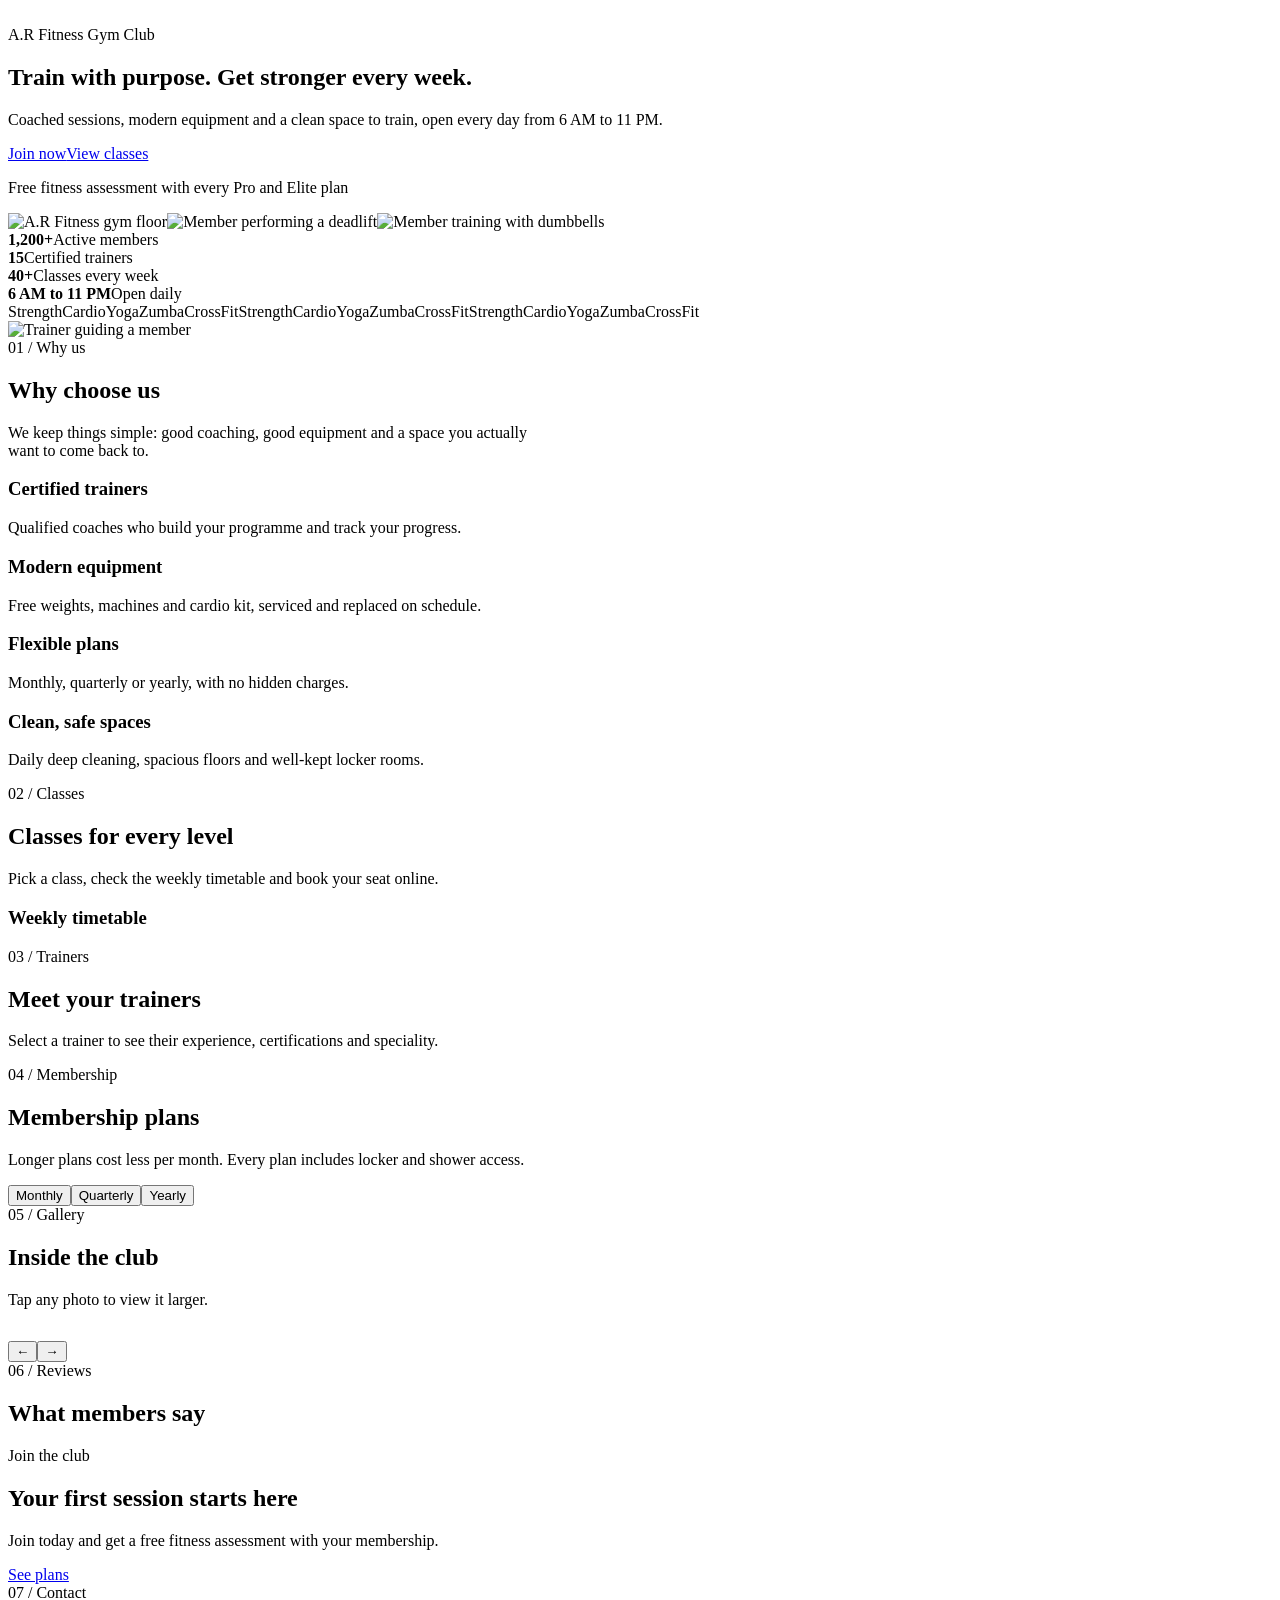
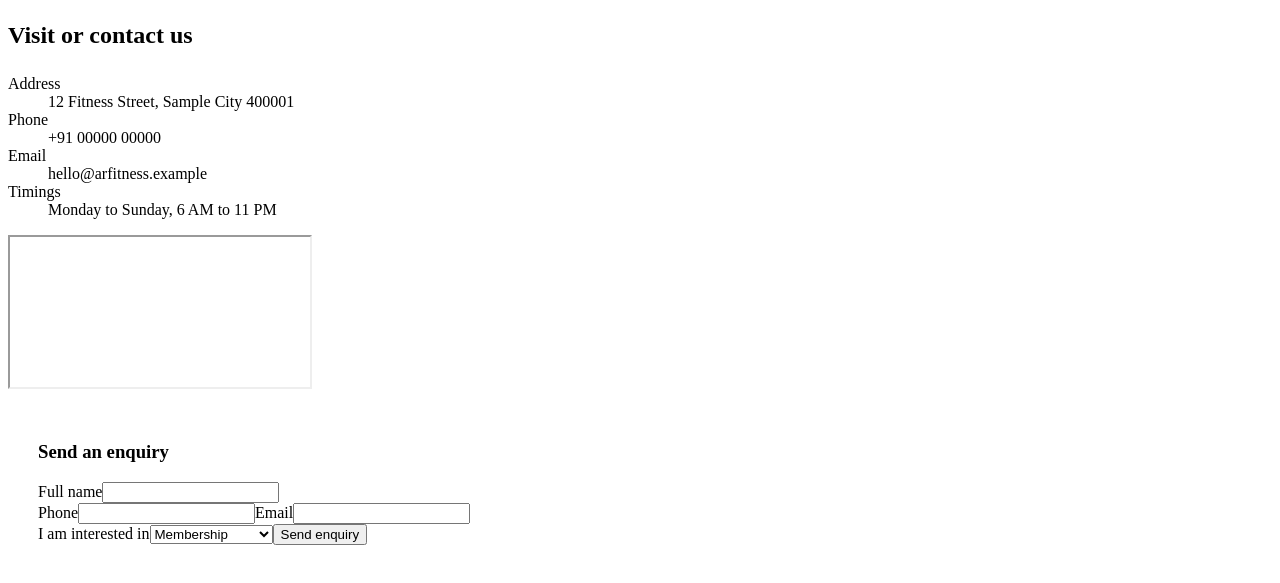
==== index.html @ 7006daca "Add files via upload" ====
<!DOCTYPE html><html lang="en"><head><title>A.R Fitness Gym Club | Train with purpose</title><meta name="description" content="A.R Fitness Gym Club: coached training, modern equipment and flexible membership plans."><meta charset="utf-8"><meta name="viewport" content="width=device-width,initial-scale=1,viewport-fit=cover"><meta name="theme-color" content="#0b0a0b"><link rel="icon" href="images/favicon.png"><link rel="apple-touch-icon" href="images/apple-touch-icon.png"><link rel="preconnect" href="https://fonts.googleapis.com"><link rel="preconnect" href="https://fonts.gstatic.com" crossorigin><link href="https://fonts.googleapis.com/css2?family=Barlow:wght@400;500;600&family=Barlow+Condensed:wght@600;700&display=swap" rel="stylesheet"><link rel="stylesheet" href="css/style.css"></head><body><div id="prog"></div>
<div id="splash" aria-hidden="true"><div class="in"><img src="images/logo-white.png" alt=""><div class="bar"><i></i></div></div></div>
<header class="nav" id="nav"></header>
<main id="top">
<section class="hero" id="hero"><div class="hbg"></div><div class="wrap"><div><span class="eb fade" style="--d:.3s">A.R Fitness Gym Club</span><h1 data-split>Train with purpose. Get stronger every week.</h1><p class="lead fade" style="--d:.8s">Coached sessions, modern equipment and a clean space to train, open every day from 6 AM to 11 PM.</p><div class="acts fade" style="--d:1s"><a class="btn" href="#membership">Join now</a><a class="btn line" href="#classes">View classes</a></div><p class="note fade" style="--d:1.2s">Free fitness assessment with every Pro and Elite plan</p></div>
<div class="stage"><img class="on" src="images/hero-1.jpg" alt="A.R Fitness gym floor"><img src="images/hero-2.jpg" alt="Member performing a deadlift"><img src="images/hero-3.jpg" alt="Member training with dumbbells"><div class="dots"><b class="on"></b><b></b><b></b></div></div></div><span class="scrl" aria-hidden="true"></span></section>
<section class="strip"><div class="wrap"><div><strong data-count="1200" data-suf="+">1,200+</strong><span>Active members</span></div><div><strong data-count="15">15</strong><span>Certified trainers</span></div><div><strong data-count="40" data-suf="+">40+</strong><span>Classes every week</span></div><div><strong>6 AM to 11 PM</strong><span>Open daily</span></div></div></section>
<div class="band" aria-hidden="true"><div class="trk" id="trk"><span>Strength</span><i></i><span>Cardio</span><i></i><span>Yoga</span><i></i><span>Zumba</span><i></i><span>CrossFit</span><i></i><span>Strength</span><i></i><span>Cardio</span><i></i><span>Yoga</span><i></i><span>Zumba</span><i></i><span>CrossFit</span><i></i><span>Strength</span><i></i><span>Cardio</span><i></i><span>Yoga</span><i></i><span>Zumba</span><i></i><span>CrossFit</span><i></i></div></div>
<section class="sec" id="about"><div class="wrap why"><img class="rev" src="images/about.jpg" alt="Trainer guiding a member" loading="lazy"><div class="rev"><span class="eb">01 / Why us</span><h2>Why choose us</h2><p style="margin-top:14px;max-width:520px">We keep things simple: good coaching, good equipment and a space you actually want to come back to.</p><div class="pts"><div><h3>Certified trainers</h3><p>Qualified coaches who build your programme and track your progress.</p></div><div><h3>Modern equipment</h3><p>Free weights, machines and cardio kit, serviced and replaced on schedule.</p></div><div><h3>Flexible plans</h3><p>Monthly, quarterly or yearly, with no hidden charges.</p></div><div><h3>Clean, safe spaces</h3><p>Daily deep cleaning, spacious floors and well-kept locker rooms.</p></div></div></div></div></section>
<section class="sec alt" id="classes"><div class="wrap"><div class="head rev"><span class="eb">02 / Classes</span><h2>Classes for every level</h2><p>Pick a class, check the weekly timetable and book your seat online.</p></div><div class="grid4" id="cls"></div>
<div class="tt rev"><h3>Weekly timetable</h3><div class="tbl"><table id="tt"></table></div></div></div></section>
<section class="sec" id="trainers"><div class="wrap"><div class="head rev"><span class="eb">03 / Trainers</span><h2>Meet your trainers</h2><p>Select a trainer to see their experience, certifications and speciality.</p></div><div class="grid3" id="trs"></div></div></section>
<section class="sec alt" id="membership"><div class="wrap"><div class="head rev"><span class="eb">04 / Membership</span><h2>Membership plans</h2><p>Longer plans cost less per month. Every plan includes locker and shower access.</p></div><div class="seg" role="group" aria-label="Billing period"><button class="on">Monthly</button><button>Quarterly</button><button>Yearly</button></div><div class="grid3" id="pl"></div></div></section>
<section class="sec" id="gallery"><div class="wrap"><div class="sechead rev"><div class="head" style="margin:0"><span class="eb">05 / Gallery</span><h2>Inside the club</h2></div><p>Tap any photo to view it larger.</p></div><div class="gal" id="gal" style="margin-top:32px"></div><div class="arrows"><button id="prev" aria-label="Previous photos">←</button><button id="next" aria-label="Next photos">→</button></div></div></section>
<section class="sec alt" id="reviews"><div class="wrap"><div class="head rev"><span class="eb">06 / Reviews</span><h2>What members say</h2></div><div class="grid3" id="rv"></div></div></section>
<section class="sec ctab"><div class="pbg"></div><div class="wrap rev"><span class="eb">Join the club</span><h2>Your first session starts here</h2><p>Join today and get a free fitness assessment with your membership.</p><a class="btn w" href="#membership">See plans</a></div></section>
<section class="sec" id="contact"><div class="wrap ct"><div class="rev"><span class="eb">07 / Contact</span><h2>Visit or contact us</h2><dl style="margin-top:26px"><div><dt>Address</dt><dd>12 Fitness Street, Sample City 400001</dd></div><div><dt>Phone</dt><dd>+91 00000 00000</dd></div><div><dt>Email</dt><dd>hello@arfitness.example</dd></div><div><dt>Timings</dt><dd>Monday to Sunday, 6 AM to 11 PM</dd></div></dl><iframe class="map" title="Map" loading="lazy" src="https://maps.google.com/maps?q=Mumbai&output=embed"></iframe></div>
<form class="f card rev" id="cf" style="padding:30px;align-content:start"><h3>Send an enquiry</h3><label>Full name<input required autocomplete="name"></label><div class="two"><label>Phone<input required type="tel" autocomplete="tel"></label><label>Email<input required type="email" autocomplete="email"></label></div><label>I am interested in<select><option>Membership</option><option>Group classes</option><option>Personal training</option><option>Other</option></select></label><button class="btn">Send enquiry</button></form></div></section>
</main>
<footer id="foot"></footer>
<script src="js/main.js"></script></body></html>
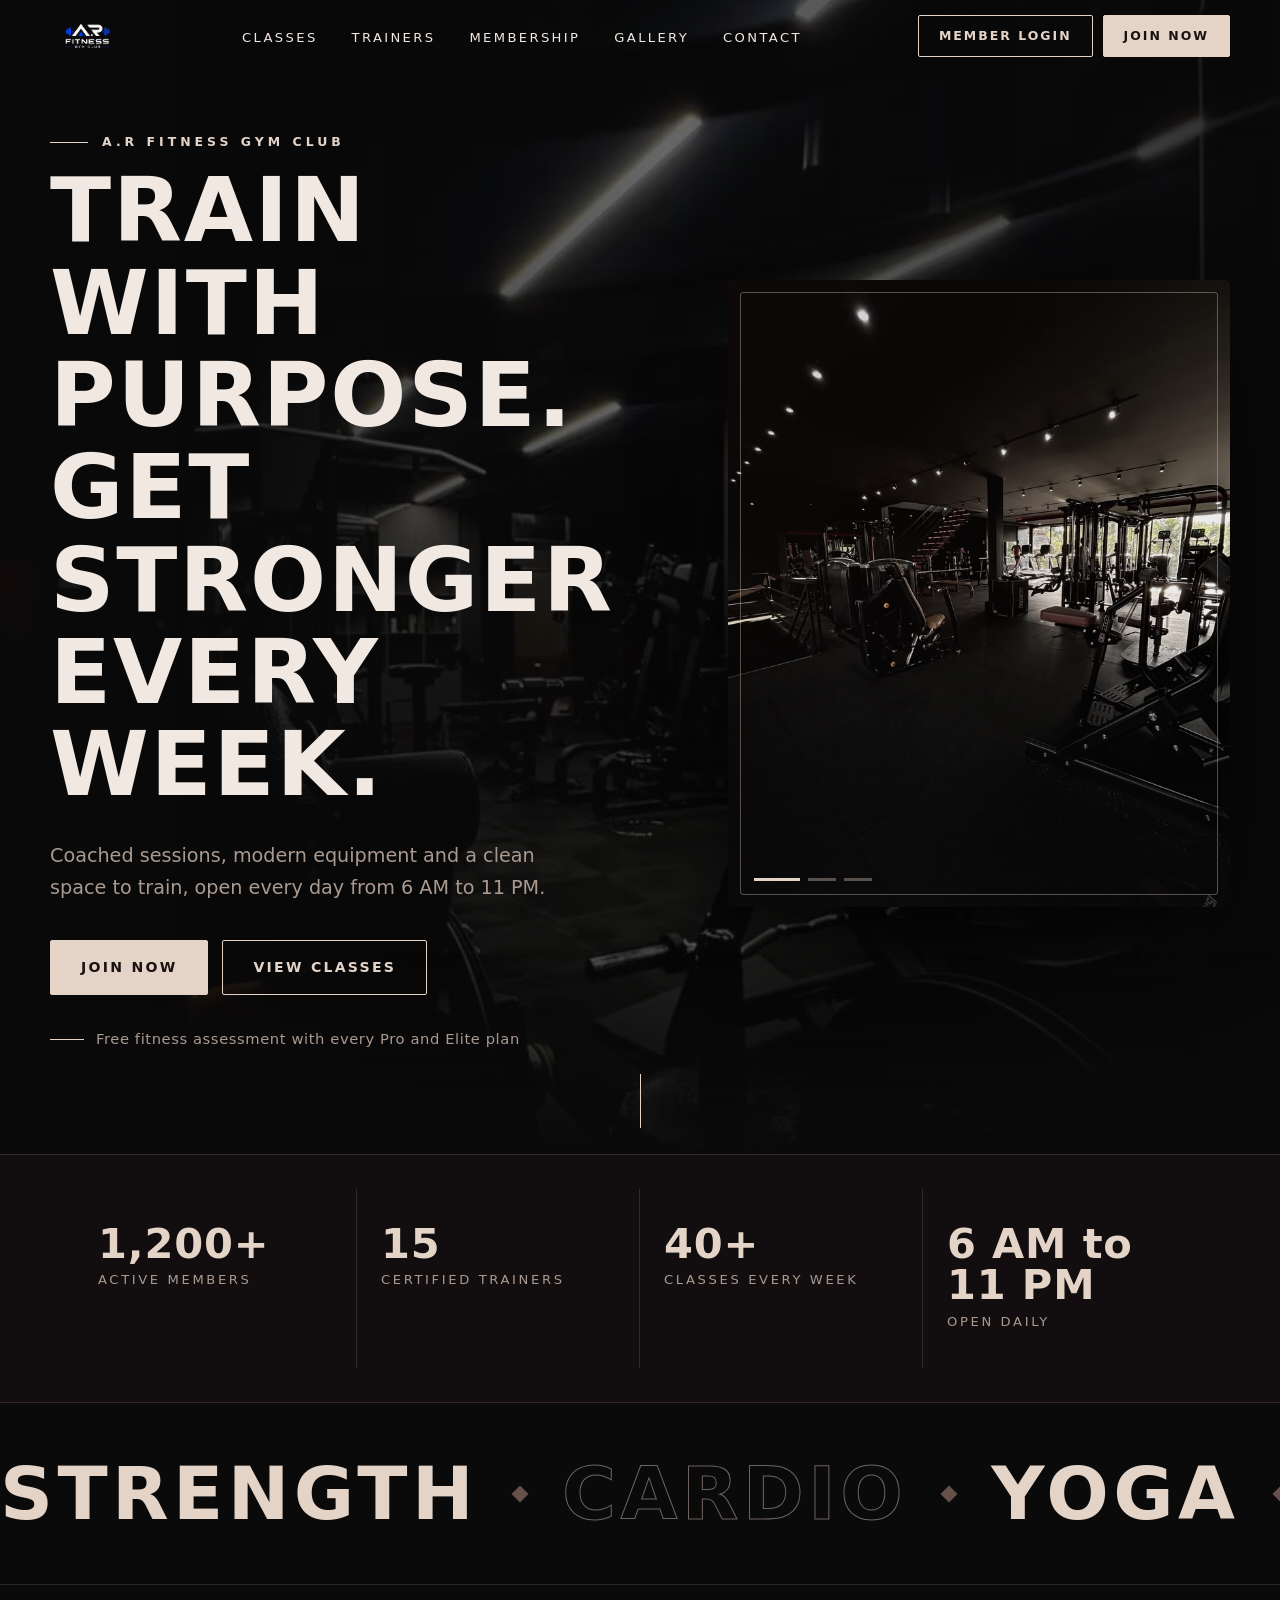
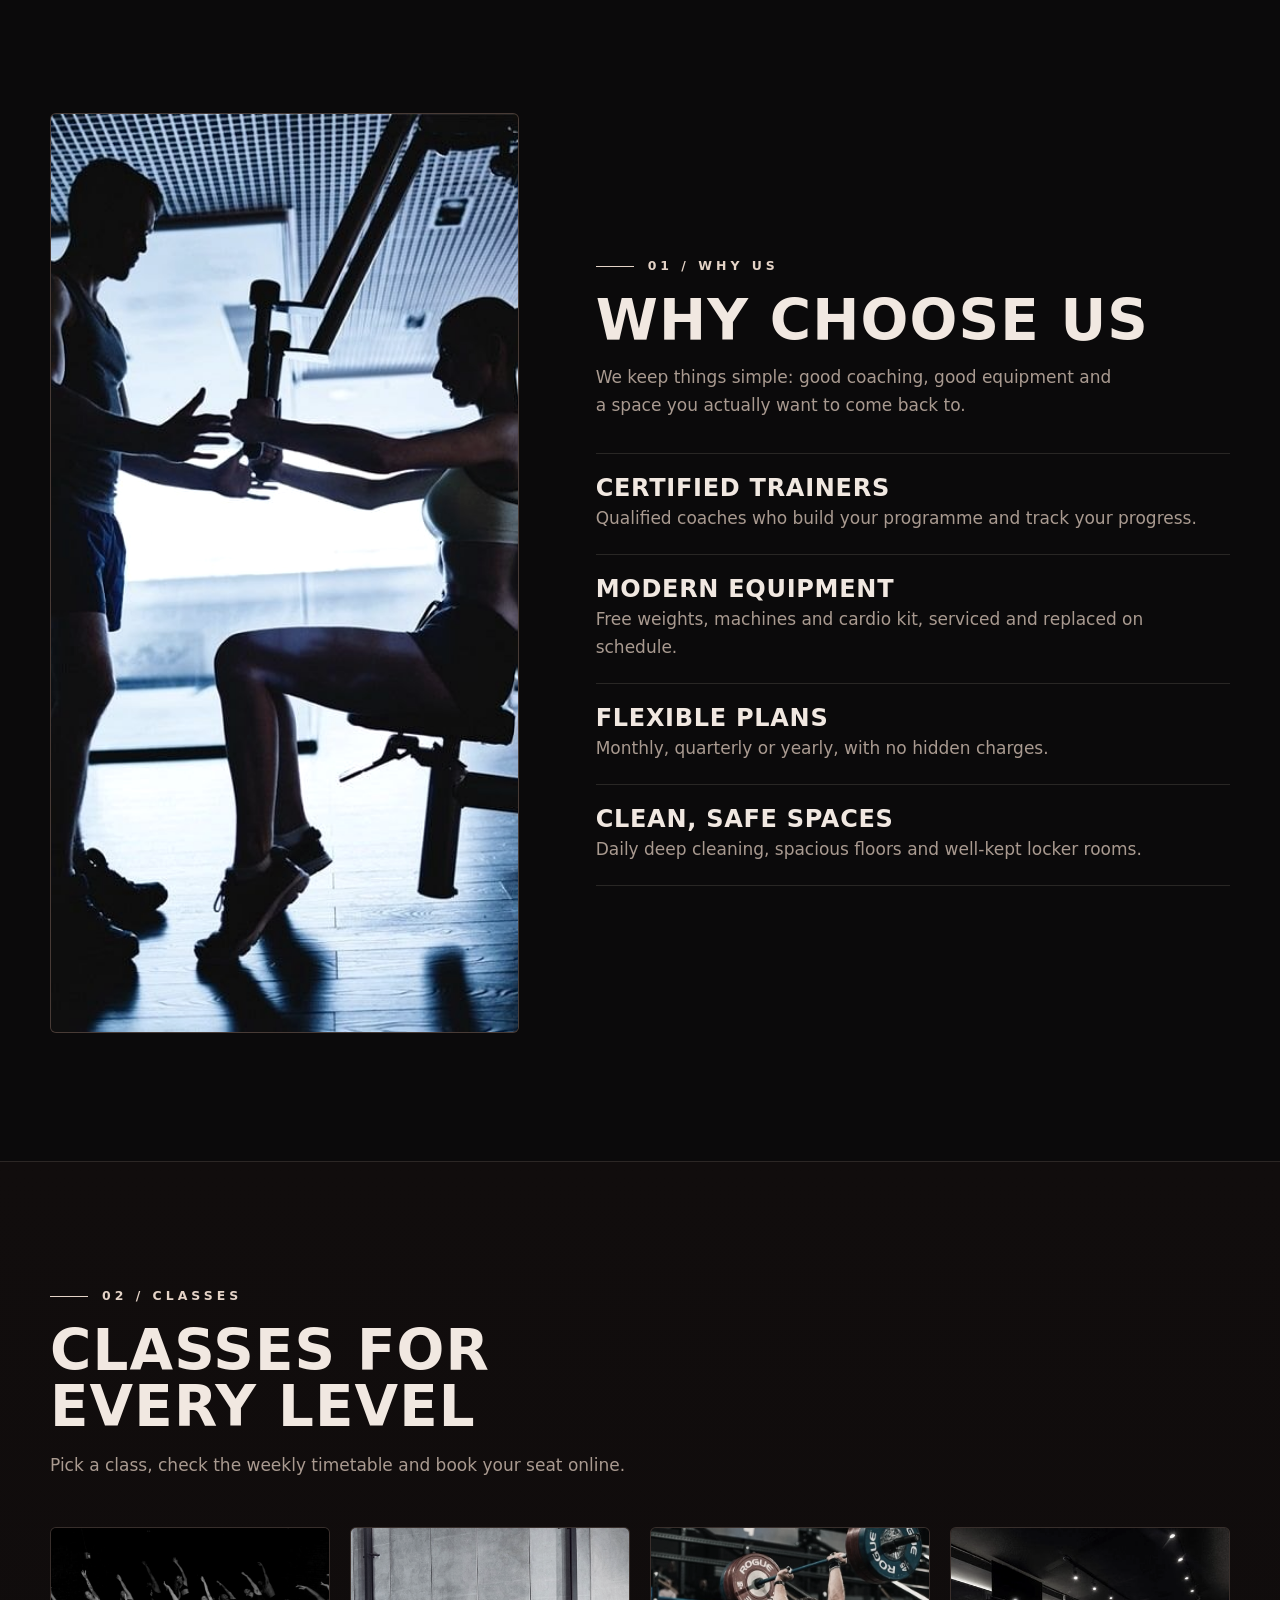
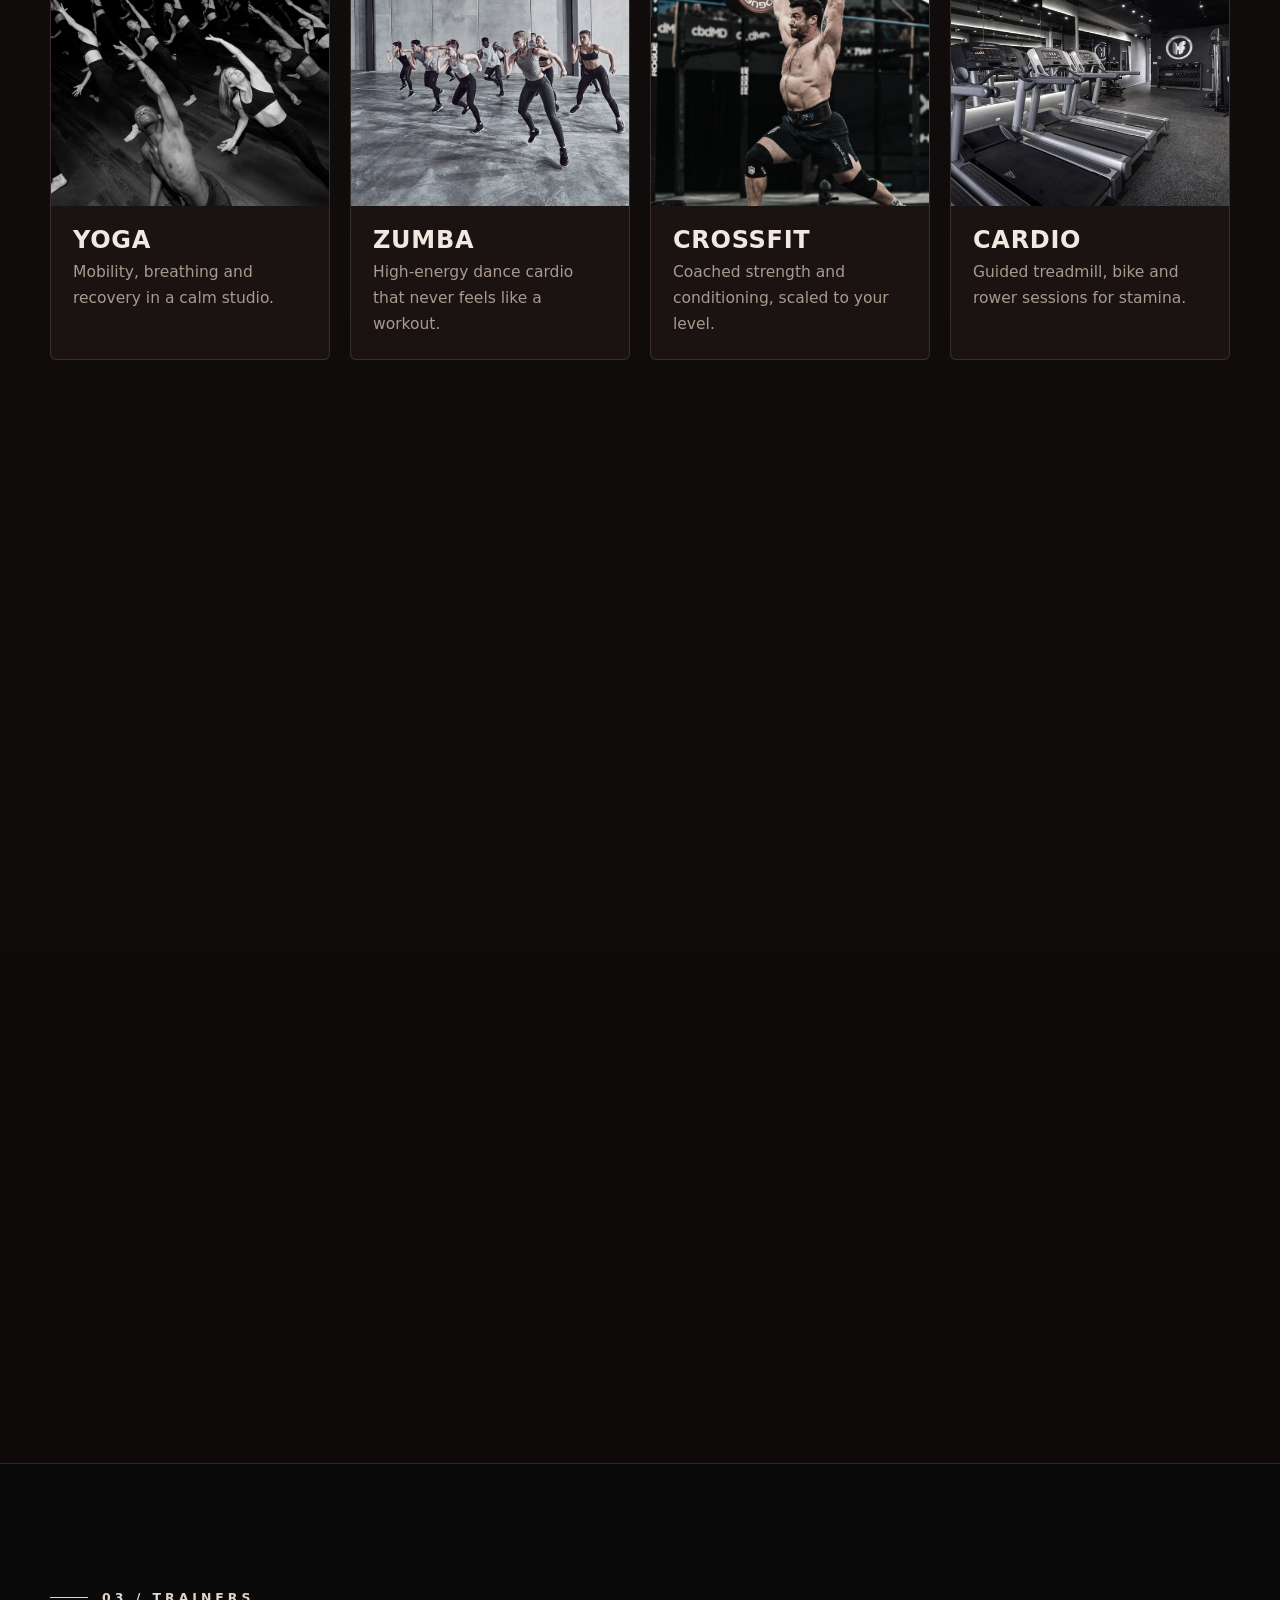
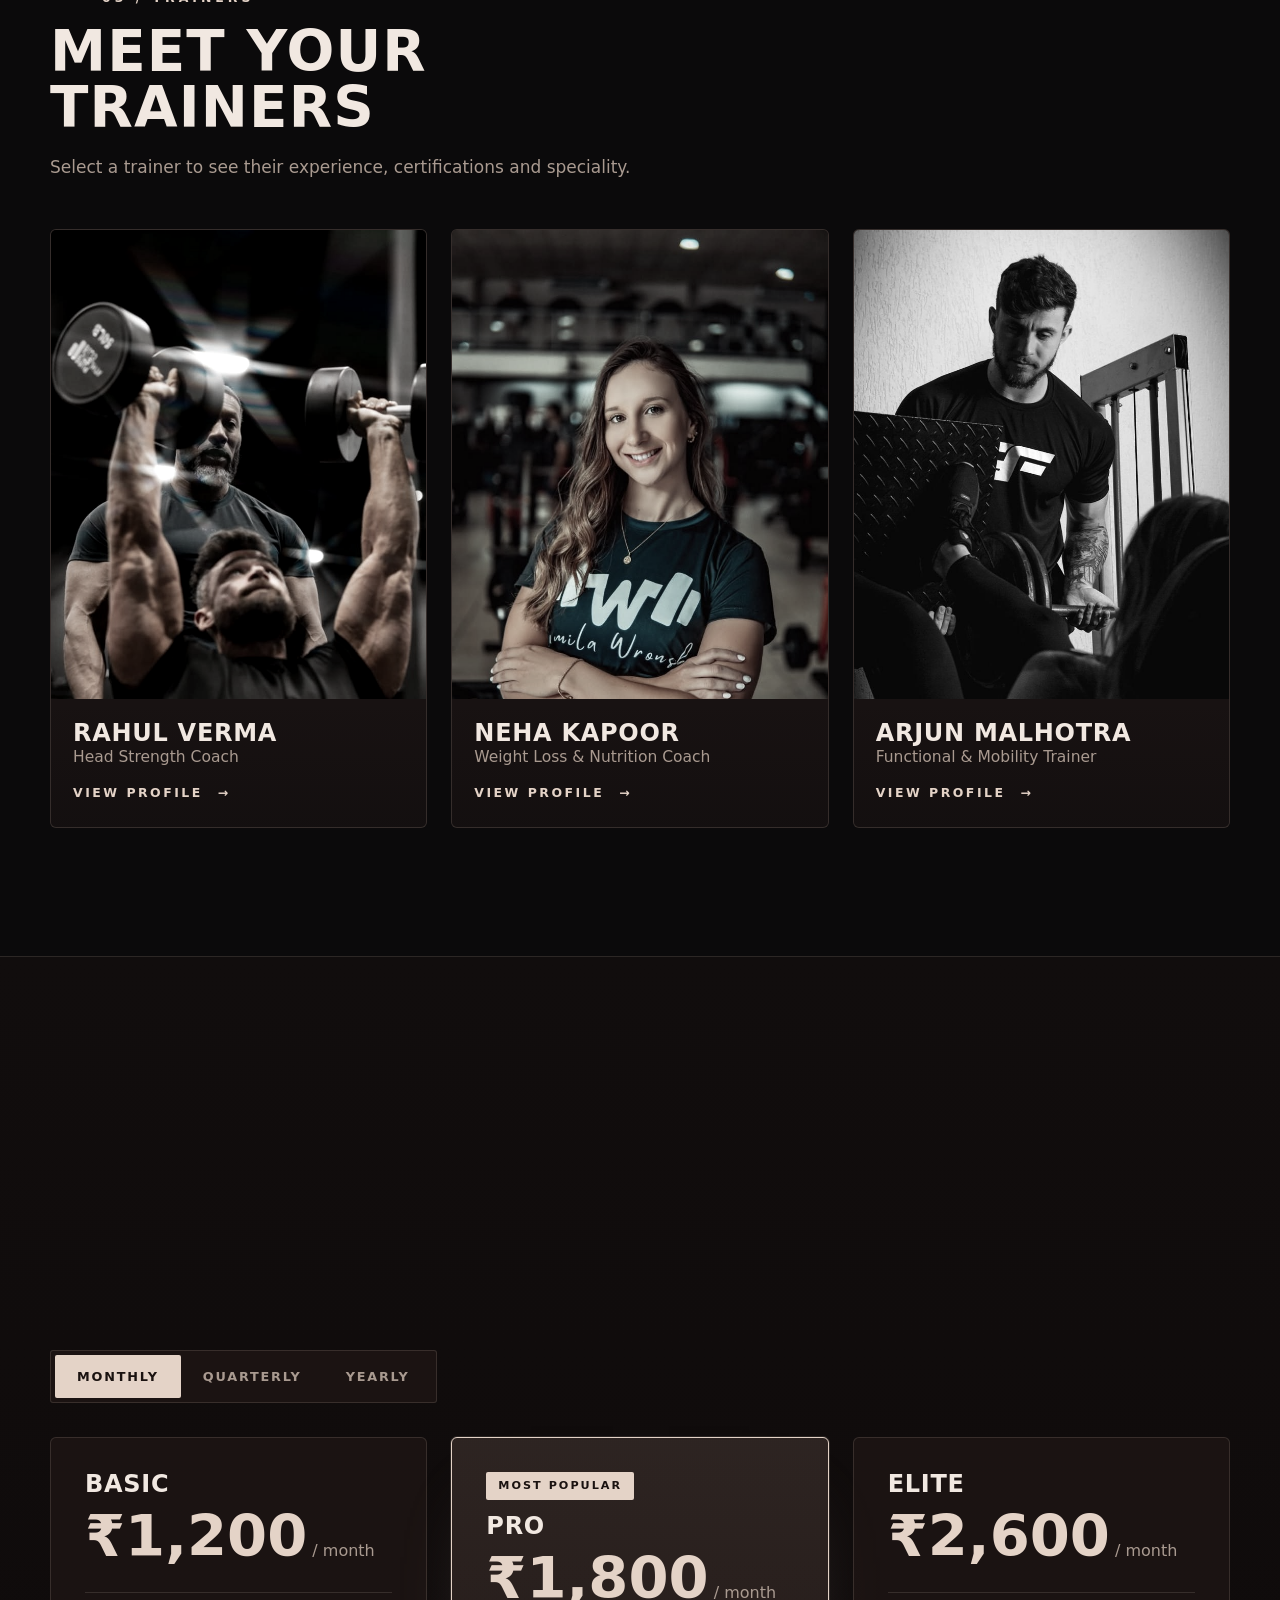
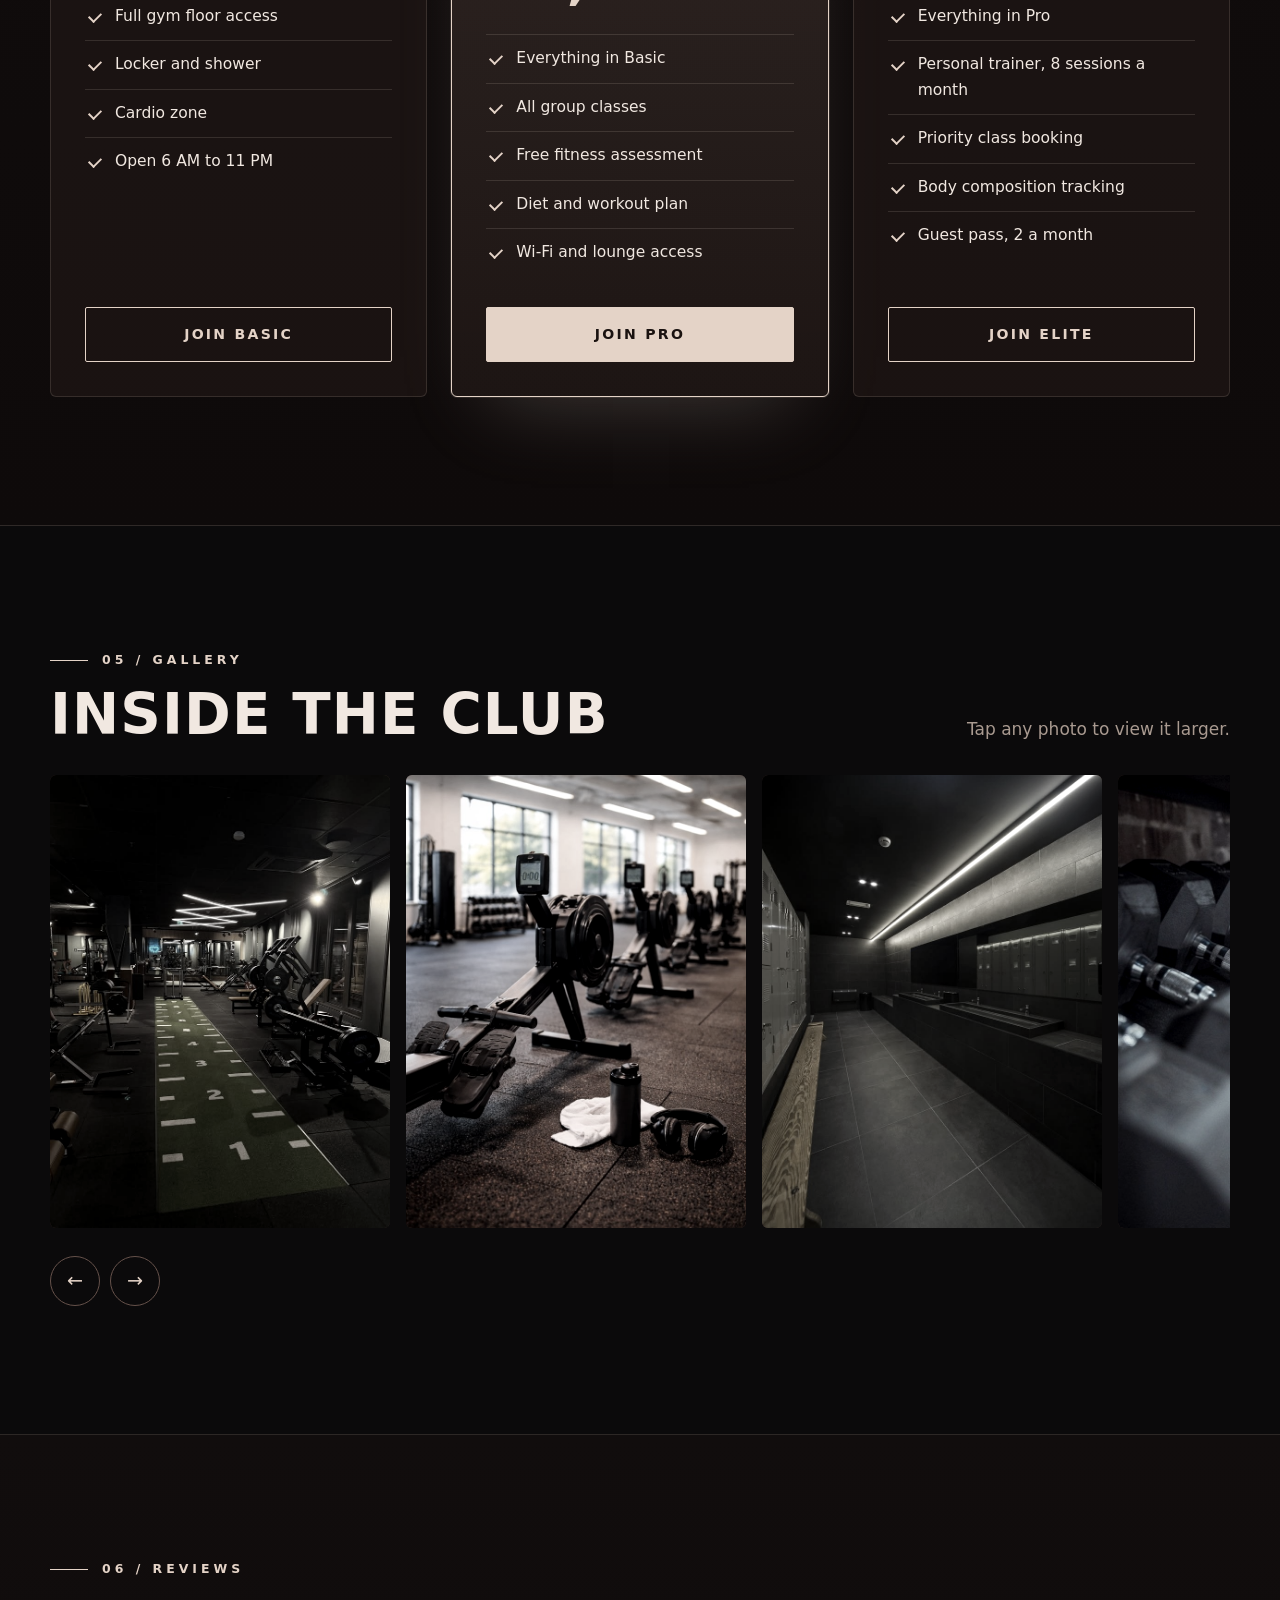
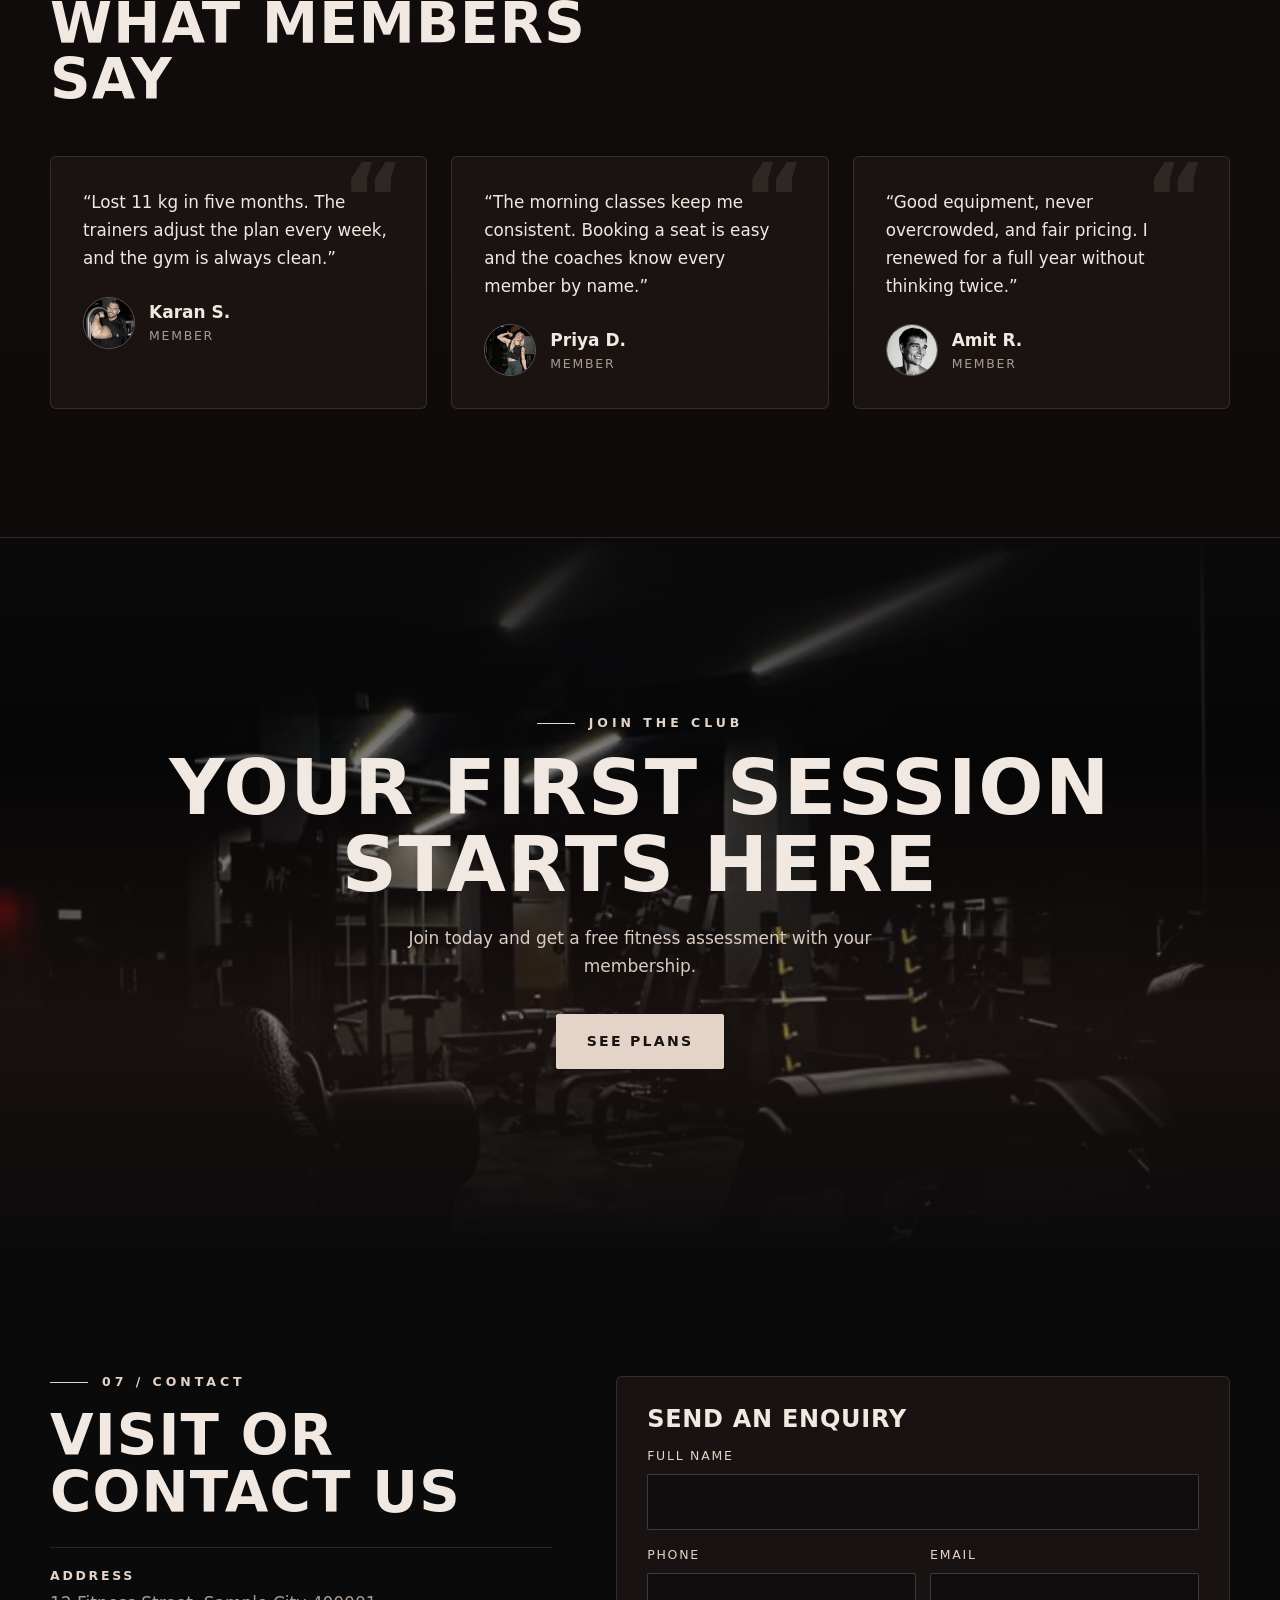
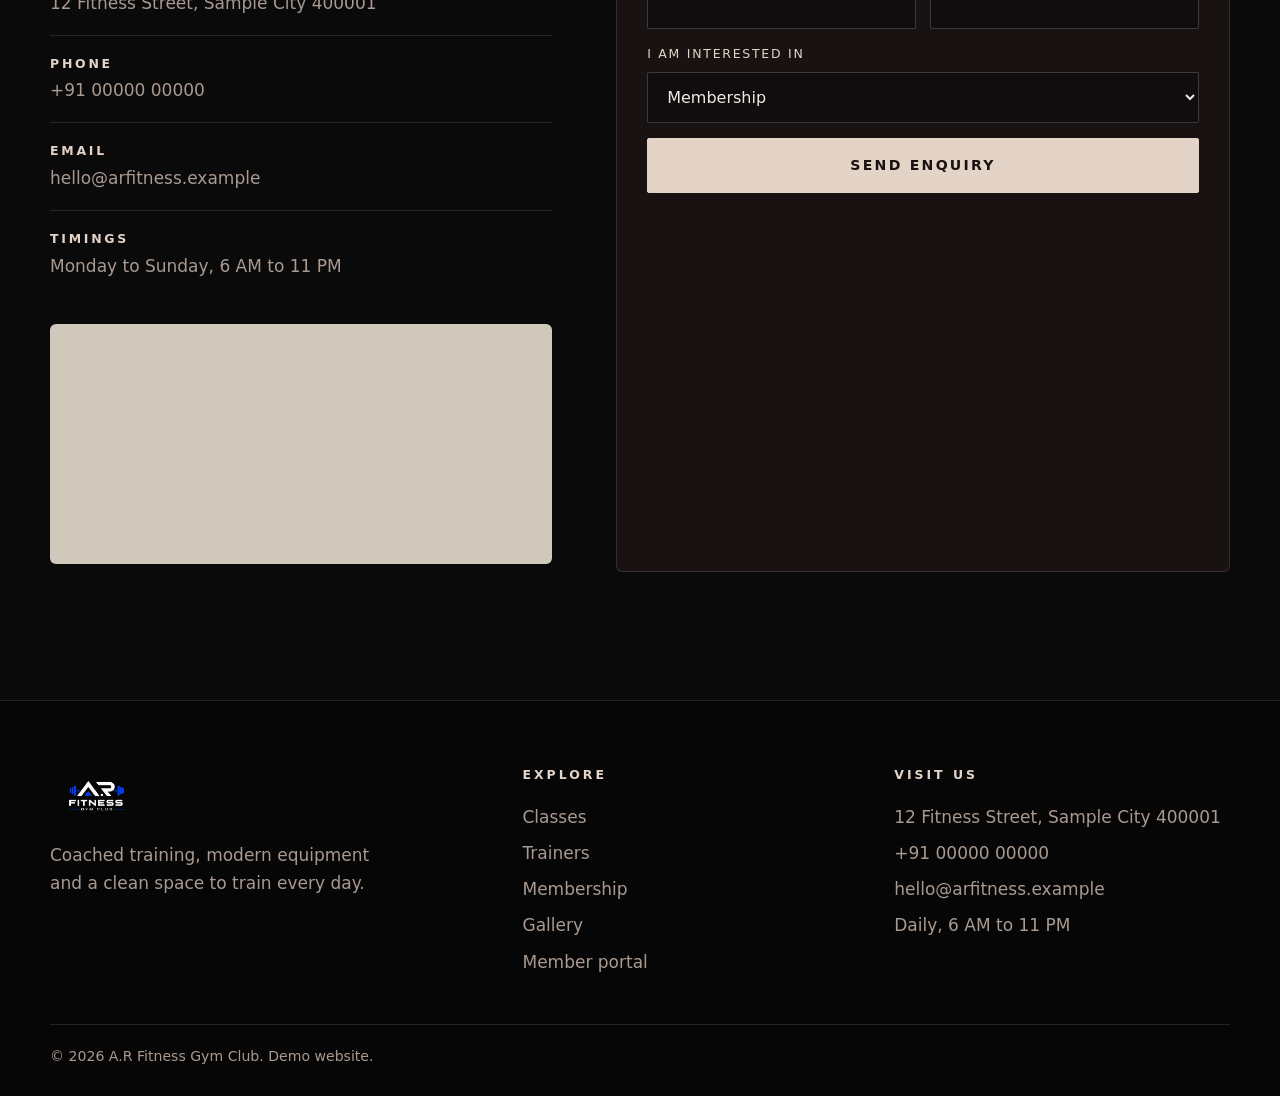
==== commit 07a2cee7: "Add files via upload" ====
--- a/index.html
+++ b/index.html
@@ -6,7 +6,7 @@
 <div class="stage"><img class="on" src="images/hero-1.jpg" alt="A.R Fitness gym floor"><img src="images/hero-2.jpg" alt="Member performing a deadlift"><img src="images/hero-3.jpg" alt="Member training with dumbbells"><div class="dots"><b class="on"></b><b></b><b></b></div></div></div><span class="scrl" aria-hidden="true"></span></section>
 <section class="strip"><div class="wrap"><div><strong data-count="1200" data-suf="+">1,200+</strong><span>Active members</span></div><div><strong data-count="15">15</strong><span>Certified trainers</span></div><div><strong data-count="40" data-suf="+">40+</strong><span>Classes every week</span></div><div><strong>6 AM to 11 PM</strong><span>Open daily</span></div></div></section>
 <div class="band" aria-hidden="true"><div class="trk" id="trk"><span>Strength</span><i></i><span>Cardio</span><i></i><span>Yoga</span><i></i><span>Zumba</span><i></i><span>CrossFit</span><i></i><span>Strength</span><i></i><span>Cardio</span><i></i><span>Yoga</span><i></i><span>Zumba</span><i></i><span>CrossFit</span><i></i><span>Strength</span><i></i><span>Cardio</span><i></i><span>Yoga</span><i></i><span>Zumba</span><i></i><span>CrossFit</span><i></i></div></div>
-<section class="sec" id="about"><div class="wrap why"><img class="rev" src="images/about.jpg" alt="Trainer guiding a member" loading="lazy"><div class="rev"><span class="eb">01 / Why us</span><h2>Why choose us</h2><p style="margin-top:14px;max-width:520px">We keep things simple: good coaching, good equipment and a space you actually want to come back to.</p><div class="pts"><div><h3>Certified trainers</h3><p>Qualified coaches who build your programme and track your progress.</p></div><div><h3>Modern equipment</h3><p>Free weights, machines and cardio kit, serviced and replaced on schedule.</p></div><div><h3>Flexible plans</h3><p>Monthly, quarterly or yearly, with no hidden charges.</p></div><div><h3>Clean, safe spaces</h3><p>Daily deep cleaning, spacious floors and well-kept locker rooms.</p></div></div></div></div></section>
+<section class="sec" id="about"><div class="wrap why"><img class="rev" src="images/about.jpg" alt="Trainer guiding a member" width="736" height="920" decoding="async"><div class="rev"><span class="eb">01 / Why us</span><h2>Why choose us</h2><p style="margin-top:14px;max-width:520px">We keep things simple: good coaching, good equipment and a space you actually want to come back to.</p><div class="pts"><div><h3>Certified trainers</h3><p>Qualified coaches who build your programme and track your progress.</p></div><div><h3>Modern equipment</h3><p>Free weights, machines and cardio kit, serviced and replaced on schedule.</p></div><div><h3>Flexible plans</h3><p>Monthly, quarterly or yearly, with no hidden charges.</p></div><div><h3>Clean, safe spaces</h3><p>Daily deep cleaning, spacious floors and well-kept locker rooms.</p></div></div></div></div></section>
 <section class="sec alt" id="classes"><div class="wrap"><div class="head rev"><span class="eb">02 / Classes</span><h2>Classes for every level</h2><p>Pick a class, check the weekly timetable and book your seat online.</p></div><div class="grid4" id="cls"></div>
 <div class="tt rev"><h3>Weekly timetable</h3><div class="tbl"><table id="tt"></table></div></div></div></section>
 <section class="sec" id="trainers"><div class="wrap"><div class="head rev"><span class="eb">03 / Trainers</span><h2>Meet your trainers</h2><p>Select a trainer to see their experience, certifications and speciality.</p></div><div class="grid3" id="trs"></div></div></section>
--- a/css/style.css
+++ b/css/style.css
@@ -0,0 +1,177 @@
+:root{--bg:#0b0a0b;--bg2:#110d0d;--brown:#332521;--sand:#E4D3C7;--mauve:#65514A;--ink:#f1e8e1;--slate:#a99a90;--line:rgba(228,211,199,.14);--card:rgba(51,37,33,.34);--on:#1a1210;--blue:var(--sand);--blue-d:#d2bdae;--r:6px;--f:'Barlow',system-ui,-apple-system,'Segoe UI',Roboto,sans-serif;--h:'Barlow Condensed','Barlow',system-ui,sans-serif;--ease:cubic-bezier(.22,1,.36,1)}
+*{box-sizing:border-box;margin:0;padding:0}
+html{scroll-behavior:smooth;scroll-padding-top:76px;-webkit-text-size-adjust:100%;background:var(--bg)}
+body{font-family:var(--f);color:var(--ink);background:var(--bg);line-height:1.65;font-size:17px;overflow-x:hidden}
+img{max-width:100%;display:block}a{color:inherit;text-decoration:none}button,input,select{font:inherit;color:inherit}
+h1,h2,h3{font-family:var(--h);font-weight:600;line-height:1;letter-spacing:.02em;text-transform:uppercase}
+h1{font-size:clamp(3rem,7vw,6rem);line-height:.95}h2{font-size:clamp(2.2rem,4.4vw,3.6rem)}h3{font-size:1.5rem;letter-spacing:.03em}
+p{color:var(--slate)}
+::selection{background:var(--sand);color:var(--on)}
+:focus-visible{outline:2px solid var(--sand);outline-offset:3px}
+.wrap{width:min(1180px,100% - 40px);margin-inline:auto}
+.sec{padding:clamp(72px,10vw,128px) 0;position:relative}
+.sec.alt{background:linear-gradient(180deg,var(--bg2),#0e0a0a);border-block:1px solid var(--line)}
+.head{max-width:640px;margin-bottom:48px}.head p{margin-top:16px}
+.eb{display:flex;align-items:center;gap:14px;font:600 .78rem/1 var(--f);letter-spacing:.32em;text-transform:uppercase;color:var(--sand);margin-bottom:20px}
+.eb:before{content:'';width:38px;height:1px;background:var(--sand);transform-origin:left;transition:transform 1s var(--ease)}
+.rev .eb:before,.rev.eb:before{transform:scaleX(0)}.rev.in .eb:before{transform:none}
+.btn{display:inline-flex;align-items:center;justify-content:center;gap:8px;padding:15px 30px;border-radius:2px;font-weight:600;font-size:.88rem;letter-spacing:.16em;text-transform:uppercase;border:1px solid var(--sand);background:var(--sand);color:var(--on);cursor:pointer;position:relative;overflow:hidden;isolation:isolate;transition:color .35s,border-color .35s,transform .35s var(--ease)}
+.btn:before{content:'';position:absolute;inset:0;background:var(--brown);transform:translateY(101%);transition:transform .45s var(--ease);z-index:-1}
+.btn:hover{color:var(--sand);transform:translateY(-2px)}.btn:hover:before{transform:none}
+.btn.line{background:transparent;color:var(--sand)}.btn.line:before{background:var(--sand)}.btn.line:hover{color:var(--on)}
+.btn.sm{padding:10px 20px;font-size:.78rem}.btn.w{background:var(--sand);color:var(--on)}.btn.w:hover{color:var(--sand)}
+/* progress */
+#prog{position:fixed;left:0;top:0;right:0;height:3px;background:linear-gradient(90deg,var(--mauve),var(--sand));transform:scaleX(0);transform-origin:left;z-index:400;pointer-events:none}
+/* splash */
+#splash{position:fixed;inset:0;z-index:999;background:var(--bg);display:grid;place-items:center;transition:transform .9s cubic-bezier(.77,0,.18,1)}
+#splash:before{content:'';position:absolute;inset:0;background:radial-gradient(circle at 50% 45%,rgba(101,81,74,.35),transparent 60%)}
+#splash.out{transform:translateY(-100%)}
+#splash .in{width:min(340px,70vw);text-align:center;position:relative}
+#splash img{width:100%;opacity:0;transform:scale(.96);animation:sIn .9s .15s forwards}
+#splash .bar{height:2px;background:var(--line);margin-top:28px;overflow:hidden}
+#splash .bar i{display:block;height:100%;width:0;background:var(--sand);animation:sBar 1.7s .2s ease-out forwards}
+@keyframes sIn{to{opacity:1;transform:none}}@keyframes sBar{to{width:100%}}
+/* nav */
+.nav{position:fixed;top:0;left:0;right:0;z-index:50;background:transparent;border-bottom:1px solid transparent;transition:background .4s,border-color .4s,backdrop-filter .4s}
+.nav.stuck,.nav.open{background:rgba(11,10,11,.82);backdrop-filter:blur(14px);-webkit-backdrop-filter:blur(14px);border-color:var(--line)}
+.nav .wrap{display:flex;align-items:center;justify-content:space-between;height:72px;gap:20px}
+.nav .logo img{height:50px;width:auto}
+.nav ul{display:flex;gap:34px;list-style:none;align-items:center}
+.nav ul a{font-weight:500;font-size:.82rem;letter-spacing:.18em;text-transform:uppercase;padding:6px 0;position:relative}
+.nav ul a:after{content:'';position:absolute;left:0;right:0;bottom:0;height:1px;background:var(--sand);transform:scaleX(0);transform-origin:right;transition:transform .45s var(--ease)}
+.nav ul a:hover:after{transform:scaleX(1);transform-origin:left}
+.nav .cta{display:flex;gap:10px;align-items:center}
+.burger{display:none;background:none;border:0;width:44px;height:44px;cursor:pointer;position:relative}
+.burger i,.burger i:before,.burger i:after{position:absolute;left:11px;width:22px;height:2px;background:var(--sand);content:'';transition:.25s}
+.burger i{top:21px}.burger i:before{top:-7px;left:0}.burger i:after{top:7px;left:0}
+.open .burger i{background:transparent}.open .burger i:before{top:0;transform:rotate(45deg)}.open .burger i:after{top:0;transform:rotate(-45deg)}
+/* hero */
+.hero{position:relative;overflow:hidden;min-height:100svh;display:flex;align-items:center;padding:calc(72px + clamp(32px,5vw,64px)) 0 clamp(64px,8vw,110px)}
+.hbg{position:absolute;inset:-12% 0;background:linear-gradient(90deg,rgba(11,10,11,.94) 0%,rgba(11,10,11,.62) 52%,rgba(11,10,11,.86) 100%),url(../images/cta-bg.jpg) center 40%/cover;will-change:transform}
+.hero:after{content:'';position:absolute;left:0;right:0;bottom:0;height:200px;background:linear-gradient(transparent,var(--bg));pointer-events:none}
+.hero:before{content:'';position:absolute;width:60vw;height:60vw;right:-10vw;top:-10vw;background:radial-gradient(circle,rgba(101,81,74,.28),transparent 65%);pointer-events:none}
+.hero .wrap{position:relative;z-index:2;display:grid;grid-template-columns:1.1fr .9fr;gap:clamp(28px,5vw,72px);align-items:center}
+.hero p.lead{font-size:1.2rem;max-width:520px;margin:26px 0 36px}
+.hero .acts{display:flex;gap:14px;flex-wrap:wrap}
+.hero .note{margin-top:32px;font-size:.92rem;display:flex;gap:12px;align-items:center;letter-spacing:.04em}.hero .note:before{content:'';width:34px;height:1px;background:var(--sand)}
+.sw{display:inline-block;overflow:hidden;vertical-align:top;padding-bottom:.08em}.sw>span{display:inline-block;transform:translateY(110%);transition:transform 1s var(--ease);transition-delay:calc(var(--i)*70ms + 150ms)}
+.go .sw>span{transform:none}
+.hero .fade{opacity:0;transform:translateY(22px);transition:opacity 1s var(--ease),transform 1s var(--ease);transition-delay:var(--d,.6s)}
+.go .hero .fade{opacity:1;transform:none}
+.stage{position:relative;aspect-ratio:4/5;border-radius:var(--r);overflow:hidden;background:var(--brown);box-shadow:0 40px 90px -30px rgba(0,0,0,.9);opacity:0;transform:translateY(40px) scale(.97);transition:opacity 1.2s var(--ease) .5s,transform 1.4s var(--ease) .5s}
+.go .stage{opacity:1;transform:none}
+.stage:after{content:'';position:absolute;inset:0;background:linear-gradient(180deg,transparent 55%,rgba(11,10,11,.75)),linear-gradient(135deg,rgba(51,37,33,.25),transparent);pointer-events:none}
+.stage:before{content:'';position:absolute;inset:12px;border:1px solid rgba(228,211,199,.35);border-radius:3px;z-index:2;pointer-events:none}
+.stage img{position:absolute;inset:0;width:100%;height:100%;object-fit:cover;opacity:0;transform:scale(1.08);transition:opacity 1.2s ease,transform 7s ease;filter:saturate(.85) contrast(1.05)}
+.stage img.on{opacity:1;transform:scale(1)}
+.stage .dots{position:absolute;left:26px;bottom:26px;display:flex;gap:8px;z-index:3}
+.stage .dots b{width:28px;height:3px;background:rgba(228,211,199,.35);transition:.4s}.stage .dots b.on{background:var(--sand);width:46px}
+.scrl{position:absolute;left:50%;bottom:26px;z-index:3;width:1px;height:54px;background:var(--line);overflow:hidden}.scrl:after{content:'';position:absolute;inset:0;background:var(--sand);animation:drop 2s ease-in-out infinite}
+@keyframes drop{0%{transform:translateY(-100%)}60%,100%{transform:translateY(100%)}}
+/* strip + band */
+.strip{border-block:1px solid var(--line);background:rgba(51,37,33,.18)}.strip .wrap{display:grid;grid-template-columns:repeat(4,1fr)}
+.strip div{padding:34px 24px;border-right:1px solid var(--line)}.strip div:last-child{border:0}
+.strip strong{display:block;font-family:var(--h);font-size:2.6rem;font-weight:600;line-height:1;color:var(--sand);letter-spacing:.02em}.strip span{color:var(--slate);font-size:.82rem;letter-spacing:.2em;text-transform:uppercase}
+.band{overflow:hidden;padding:30px 0;border-bottom:1px solid var(--line);white-space:nowrap}
+.band .trk{display:inline-flex;align-items:center;gap:36px;will-change:transform}
+.band span{font-family:var(--h);font-size:clamp(2.4rem,6vw,4.6rem);font-weight:600;text-transform:uppercase;letter-spacing:.06em;color:transparent;-webkit-text-stroke:1px rgba(228,211,199,.45)}
+.band span:nth-child(4n+1){color:var(--sand);-webkit-text-stroke:0}
+.band i{width:12px;height:12px;background:var(--mauve);transform:rotate(45deg);flex:none}
+/* why */
+.why{display:grid;grid-template-columns:.85fr 1.15fr;gap:clamp(28px,6vw,80px);align-items:center}
+.why>img{width:100%;aspect-ratio:4/5;object-fit:cover;border-radius:var(--r);background:var(--brown);border:1px solid var(--line);filter:saturate(.85) contrast(1.05)}
+.why>img.rev{transform:translateY(34px) scale(1.04);transition:opacity 1.2s var(--ease),transform 1.6s var(--ease)}
+.why>img.rev.in{transform:none}
+.pts{margin-top:34px}.pts div{padding:22px 0;border-top:1px solid var(--line);transition:padding .4s var(--ease),border-color .4s}.pts div:last-child{border-bottom:1px solid var(--line)}
+.pts div:hover{padding-left:14px;border-top-color:var(--sand)}
+.pts h3{font-size:1.5rem;margin-bottom:4px}
+/* classes */
+.grid4{display:grid;grid-template-columns:repeat(4,1fr);gap:20px}
+.card{background:var(--card);border:1px solid var(--line);border-radius:var(--r);overflow:hidden;position:relative;transition:border-color .4s,transform .5s var(--ease),box-shadow .5s,opacity .8s var(--ease)}
+.card:after{content:'';position:absolute;inset:0;background:radial-gradient(420px circle at var(--mx,50%) var(--my,0),rgba(228,211,199,.09),transparent 45%);opacity:0;transition:opacity .4s;pointer-events:none}
+.card:hover:after{opacity:1}
+.cls:hover,.tr:hover,.rv:hover{border-color:rgba(228,211,199,.45);box-shadow:0 30px 60px -30px rgba(0,0,0,.8)}
+.cls img{width:100%;aspect-ratio:1;object-fit:cover;filter:grayscale(.55) contrast(1.05);transition:filter .7s,transform 1s var(--ease)}.cls:hover img{filter:none;transform:scale(1.05)}
+.cls .im,.tr .im{overflow:hidden}
+.cls .b{padding:22px}.cls h3{margin-bottom:8px}.cls p{font-size:.97rem}
+.tt{margin-top:56px}.tt h3{margin-bottom:18px}
+.tbl{overflow-x:auto;border:1px solid var(--line);border-radius:var(--r);background:var(--card)}
+.tbl table{width:100%;border-collapse:collapse;min-width:620px}
+.tbl th,.tbl td{padding:15px 18px;text-align:left;border-bottom:1px solid var(--line);font-size:.97rem}.tbl th{font-weight:600;background:rgba(51,37,33,.6);font-size:.78rem;letter-spacing:.2em;text-transform:uppercase;color:var(--sand)}.tbl tr:last-child td{border:0}
+.tbl tbody tr,.tbl tr{transition:background .3s}.tbl tr:hover td{background:rgba(228,211,199,.04)}
+.tbl td p{display:inline;font-size:.88rem}
+.slot{border:1px solid var(--mauve);background:transparent;color:var(--sand);border-radius:2px;padding:7px 14px;cursor:pointer;font-size:.82rem;letter-spacing:.08em;text-transform:uppercase;transition:.3s}.slot:hover{background:var(--sand);color:var(--on);border-color:var(--sand)}
+/* trainers */
+.grid3{display:grid;grid-template-columns:repeat(3,1fr);gap:24px}
+.tr{cursor:pointer;text-align:left;padding:0;font:inherit;color:inherit}
+.tr img{width:100%;aspect-ratio:4/5;object-fit:cover;object-position:top;filter:grayscale(.6) contrast(1.05);transition:filter .7s,transform 1.2s var(--ease)}.tr:hover img{filter:none;transform:scale(1.04)}
+.tr .b{padding:22px;position:relative;background:linear-gradient(transparent,rgba(11,10,11,.35))}.tr p{font-size:.97rem}
+.tr .more{display:inline-block;margin-top:12px;color:var(--sand);font-weight:600;font-size:.78rem;letter-spacing:.2em;text-transform:uppercase;position:relative;padding-right:28px}
+.tr .more:after{content:'→';position:absolute;right:0;transition:transform .4s var(--ease)}.tr:hover .more:after{transform:translateX(6px)}
+/* plans */
+.seg{display:inline-flex;background:var(--card);border:1px solid var(--line);border-radius:3px;padding:4px;margin-bottom:34px}
+.seg button{border:0;background:none;padding:11px 22px;border-radius:2px;cursor:pointer;font-weight:600;font-size:.8rem;letter-spacing:.14em;text-transform:uppercase;color:var(--slate);transition:.3s}.seg button.on{background:var(--sand);color:var(--on)}
+.plan{padding:34px;display:flex;flex-direction:column}
+.card.plan:hover{transform:translateY(-6px);border-color:rgba(228,211,199,.4)}
+.plan.pop{border:1px solid var(--sand);background:linear-gradient(180deg,rgba(101,81,74,.35),rgba(51,37,33,.4));box-shadow:0 0 0 1px rgba(228,211,199,.12),0 40px 80px -40px rgba(228,211,199,.25)}
+.plan .tag{align-self:flex-start;background:var(--sand);color:var(--on);font-size:.7rem;padding:5px 12px;border-radius:2px;margin-bottom:14px;font-weight:700;letter-spacing:.18em;text-transform:uppercase}
+.plan .price{font-family:var(--h);font-size:3.6rem;font-weight:600;margin:12px 0 2px;line-height:1;color:var(--sand)}.plan .price small{font-size:1rem;color:var(--slate);font-family:var(--f);font-weight:400;letter-spacing:0}
+.plan ul{list-style:none;margin:24px 0 30px;flex:1}.plan li{padding:11px 0 11px 30px;border-top:1px solid var(--line);position:relative;font-size:.97rem}
+.plan li:before{content:'';position:absolute;left:4px;top:19px;width:10px;height:6px;border-left:2px solid var(--sand);border-bottom:2px solid var(--sand);transform:rotate(-45deg)}
+/* gallery */
+.gal{display:flex;gap:16px;overflow-x:auto;scroll-snap-type:x mandatory;scrollbar-width:none;padding-bottom:4px}.gal::-webkit-scrollbar{display:none}
+.gal button{flex:0 0 clamp(240px,28vw,340px);aspect-ratio:3/4;border:0;padding:0;border-radius:var(--r);overflow:hidden;scroll-snap-align:start;cursor:zoom-in;background:var(--brown);position:relative}
+.gal button:after{content:'+';position:absolute;right:14px;bottom:14px;width:40px;height:40px;border-radius:50%;background:var(--sand);color:var(--on);display:grid;place-items:center;font-size:1.4rem;opacity:0;transform:scale(.6);transition:.4s var(--ease)}.gal button:hover:after{opacity:1;transform:none}
+.gal img{width:100%;height:100%;object-fit:cover;filter:grayscale(.6) contrast(1.05);transition:transform .9s var(--ease),filter .7s}.gal button:hover img{transform:scale(1.06);filter:none}
+.arrows{display:flex;gap:10px;margin-top:24px}.arrows button{width:50px;height:50px;border-radius:50%;border:1px solid var(--mauve);background:transparent;color:var(--sand);cursor:pointer;font-size:1.2rem;transition:.3s}.arrows button:hover{background:var(--sand);color:var(--on);border-color:var(--sand)}
+.sechead{display:flex;justify-content:space-between;align-items:end;gap:20px;flex-wrap:wrap}
+/* reviews */
+.rv{padding:32px}.rv:before{content:'“';position:absolute;right:22px;top:-6px;font:600 6rem/1 var(--h);color:rgba(228,211,199,.1)}.rv p.q{color:var(--ink);font-size:1.05rem;margin-bottom:24px;position:relative}.rv .who{display:flex;align-items:center;gap:14px}.rv img{width:52px;height:52px;border-radius:50%;object-fit:cover;object-position:top;border:1px solid var(--mauve);filter:grayscale(.4)}.rv small{color:var(--slate);display:block;font-size:.78rem;letter-spacing:.14em;text-transform:uppercase}
+/* cta */
+.ctab{position:relative;overflow:hidden;color:var(--ink);background:var(--bg);text-align:center;padding:clamp(100px,14vw,180px) 0}
+.ctab .pbg{position:absolute;inset:-18% 0;background:url(../images/cta-bg.jpg) center/cover;will-change:transform}
+.ctab:before{content:'';position:absolute;inset:0;background:linear-gradient(180deg,var(--bg),rgba(11,10,11,.55) 30%,rgba(51,37,33,.45) 70%,var(--bg));z-index:1}
+.ctab .wrap{position:relative;z-index:2}.ctab h2{font-size:clamp(2.6rem,6vw,5rem)}.ctab p{color:#d9cbc0;max-width:520px;margin:20px auto 34px}.ctab .eb{justify-content:center}
+/* contact */
+.ct{display:grid;grid-template-columns:.9fr 1.1fr;gap:clamp(28px,5vw,64px)}
+.ct dl div{padding:18px 0;border-top:1px solid var(--line)}.ct dt{font-weight:600;font-size:.78rem;letter-spacing:.22em;text-transform:uppercase;color:var(--sand);margin-bottom:2px}.ct dd{color:var(--slate)}
+.map{width:100%;height:240px;border:0;border-radius:var(--r);margin-top:26px;background:var(--brown);filter:grayscale(1) invert(.92) contrast(.85) sepia(.25)}
+form.f{display:grid;gap:15px}.f label{font-weight:500;font-size:.78rem;letter-spacing:.14em;text-transform:uppercase;color:var(--sand);display:grid;gap:7px}
+.f input,.f select{padding:14px 15px;border:1px solid rgba(228,211,199,.22);border-radius:2px;background:rgba(11,10,11,.6);width:100%;color:var(--ink);letter-spacing:0;text-transform:none;font-size:1rem;transition:border-color .3s,background .3s}.f input::placeholder{color:#6f625b}.f select option{background:#17100f}
+.f input:focus,.f select:focus{outline:0;border-color:var(--sand);background:rgba(51,37,33,.5)}
+.f .two{display:grid;grid-template-columns:1fr 1fr;gap:14px}
+/* footer */
+footer{background:#070607;border-top:1px solid var(--line);color:var(--slate);padding:64px 0 28px}
+footer .g{display:grid;grid-template-columns:1.3fr 1fr 1fr;gap:36px}footer img{height:62px;width:auto;margin-bottom:14px}
+footer h4{color:var(--sand);margin-bottom:14px;font-size:.78rem;letter-spacing:.24em;text-transform:uppercase}footer a{display:block;padding:4px 0;color:var(--slate);transition:color .3s,transform .3s}footer a:hover{color:var(--sand);transform:translateX(4px)}
+footer .c{margin-top:44px;padding-top:20px;border-top:1px solid var(--line);font-size:.88rem}
+/* modal */
+.modal{position:fixed;inset:0;z-index:300;background:rgba(5,4,5,.72);backdrop-filter:blur(6px);display:grid;place-items:center;padding:20px;opacity:0;pointer-events:none;transition:opacity .3s}
+.modal.on{opacity:1;pointer-events:auto}
+.mb{background:#150f0e;border:1px solid var(--line);border-radius:8px;width:min(560px,100%);max-height:90vh;overflow:auto;padding:34px;position:relative;transform:translateY(18px) scale(.98);transition:transform .4s var(--ease)}.modal.on .mb{transform:none}
+.mb.big{width:min(820px,100%);padding:0}
+.x{position:absolute;right:12px;top:12px;width:40px;height:40px;border-radius:50%;border:1px solid var(--line);background:rgba(11,10,11,.7);color:var(--sand);cursor:pointer;font-size:1.3rem;z-index:2;transition:.3s}.x:hover{background:var(--sand);color:var(--on)}
+.mb h3{margin-bottom:10px;font-size:1.9rem}.mb p{margin-bottom:14px}
+.demo{background:rgba(228,211,199,.07);border:1px solid rgba(228,211,199,.25);border-radius:4px;padding:16px 18px;color:var(--ink);font-size:.97rem;margin-top:6px}.demo b{color:var(--sand)}
+.tp{display:grid;grid-template-columns:.8fr 1.2fr}.tp img{width:100%;height:100%;object-fit:cover;object-position:top;min-height:360px}.tp .b{padding:36px}
+.chips{display:flex;flex-wrap:wrap;gap:8px;margin:8px 0 18px}.chips span{border:1px solid var(--mauve);border-radius:2px;padding:4px 12px;font-size:.85rem;color:var(--sand)}
+.lb img{max-height:86vh;width:auto;border-radius:6px}.lb{background:rgba(5,4,5,.94)}.lb .mb{background:transparent;border:0;padding:0}
+/* reveal */
+.rev{opacity:0;transform:translateY(34px);transition:opacity 1s var(--ease),transform 1s var(--ease),border-color .4s,box-shadow .5s}.rev.in{opacity:1;transform:none}
+/* member */
+.mem{min-height:80vh;padding:calc(72px + 56px) 0 56px}.login{max-width:440px;margin:0 auto}.login .card{padding:34px}
+.dash{display:none}.dash.on{display:block;animation:up .8s var(--ease)}@keyframes up{from{opacity:0;transform:translateY(24px)}}
+.kp{display:grid;grid-template-columns:repeat(4,1fr);gap:16px;margin:28px 0}.kp .card{padding:22px}.kp strong{font-family:var(--h);font-size:2rem;font-weight:600;display:block;line-height:1.1;color:var(--sand);letter-spacing:.02em}.kp span{font-size:.78rem;color:var(--slate);letter-spacing:.14em;text-transform:uppercase}
+.two2{display:grid;grid-template-columns:1fr 1fr;gap:20px}.two2>.card{padding:26px}
+.cal{display:grid;grid-template-columns:repeat(7,1fr);gap:6px;margin-top:14px}.cal i{aspect-ratio:1;border-radius:3px;background:rgba(228,211,199,.06);font-style:normal;font-size:.8rem;display:grid;place-items:center;color:var(--slate)}.cal i.p{background:var(--sand);color:var(--on);font-weight:600}
+.tabs{display:flex;gap:8px;margin:14px 0}.tabs button{border:1px solid var(--mauve);background:transparent;color:var(--sand);padding:8px 18px;border-radius:2px;cursor:pointer;font-weight:600;font-size:.78rem;letter-spacing:.14em;text-transform:uppercase;transition:.3s}.tabs button.on{background:var(--sand);color:var(--on);border-color:var(--sand)}
+.plist li{list-style:none;padding:12px 0;border-top:1px solid var(--line);font-size:.97rem;display:flex;justify-content:space-between;gap:12px}
+/* responsive */
+@media(max-width:980px){
+.nav ul{position:fixed;top:72px;left:0;right:0;background:rgba(11,10,11,.97);flex-direction:column;align-items:stretch;gap:0;padding:8px 20px 20px;border-bottom:1px solid var(--line);transform:translateY(-130%);transition:transform .4s var(--ease);z-index:-1}
+.nav ul a{display:block;padding:16px 0;border-bottom:1px solid var(--line)}.nav ul a:after{display:none}.open ul{transform:none}.burger{display:block}.nav .cta .btn.line{display:none}
+.hero{min-height:0}.hero .wrap,.why,.ct,.tp,.two2{grid-template-columns:1fr}.stage{aspect-ratio:4/4.4;order:-1}.why>img{aspect-ratio:4/3}.scrl{display:none}
+.grid4{grid-template-columns:repeat(2,1fr)}.grid3{grid-template-columns:1fr 1fr}.kp{grid-template-columns:1fr 1fr}.tp img{min-height:0;aspect-ratio:4/3}}
+@media(max-width:640px){body{font-size:16px}.grid3,.grid4{grid-template-columns:1fr}.strip .wrap{grid-template-columns:1fr 1fr}.strip div:nth-child(2){border-right:0}.strip div:nth-child(-n+2){border-bottom:1px solid var(--line)}.strip strong{font-size:2rem}
+footer .g{grid-template-columns:1fr}.f .two{grid-template-columns:1fr}.nav .cta .btn.sm{display:none}.mb{padding:24px}.hero .acts .btn{flex:1}.seg{display:flex}.seg button{flex:1;padding:11px 6px}}
+@media(prefers-reduced-motion:reduce){*{animation-duration:.01ms!important;transition-duration:.01ms!important}html{scroll-behavior:auto}.rev,.hero .fade,.stage,.sw>span{opacity:1;transform:none;clip-path:none}}
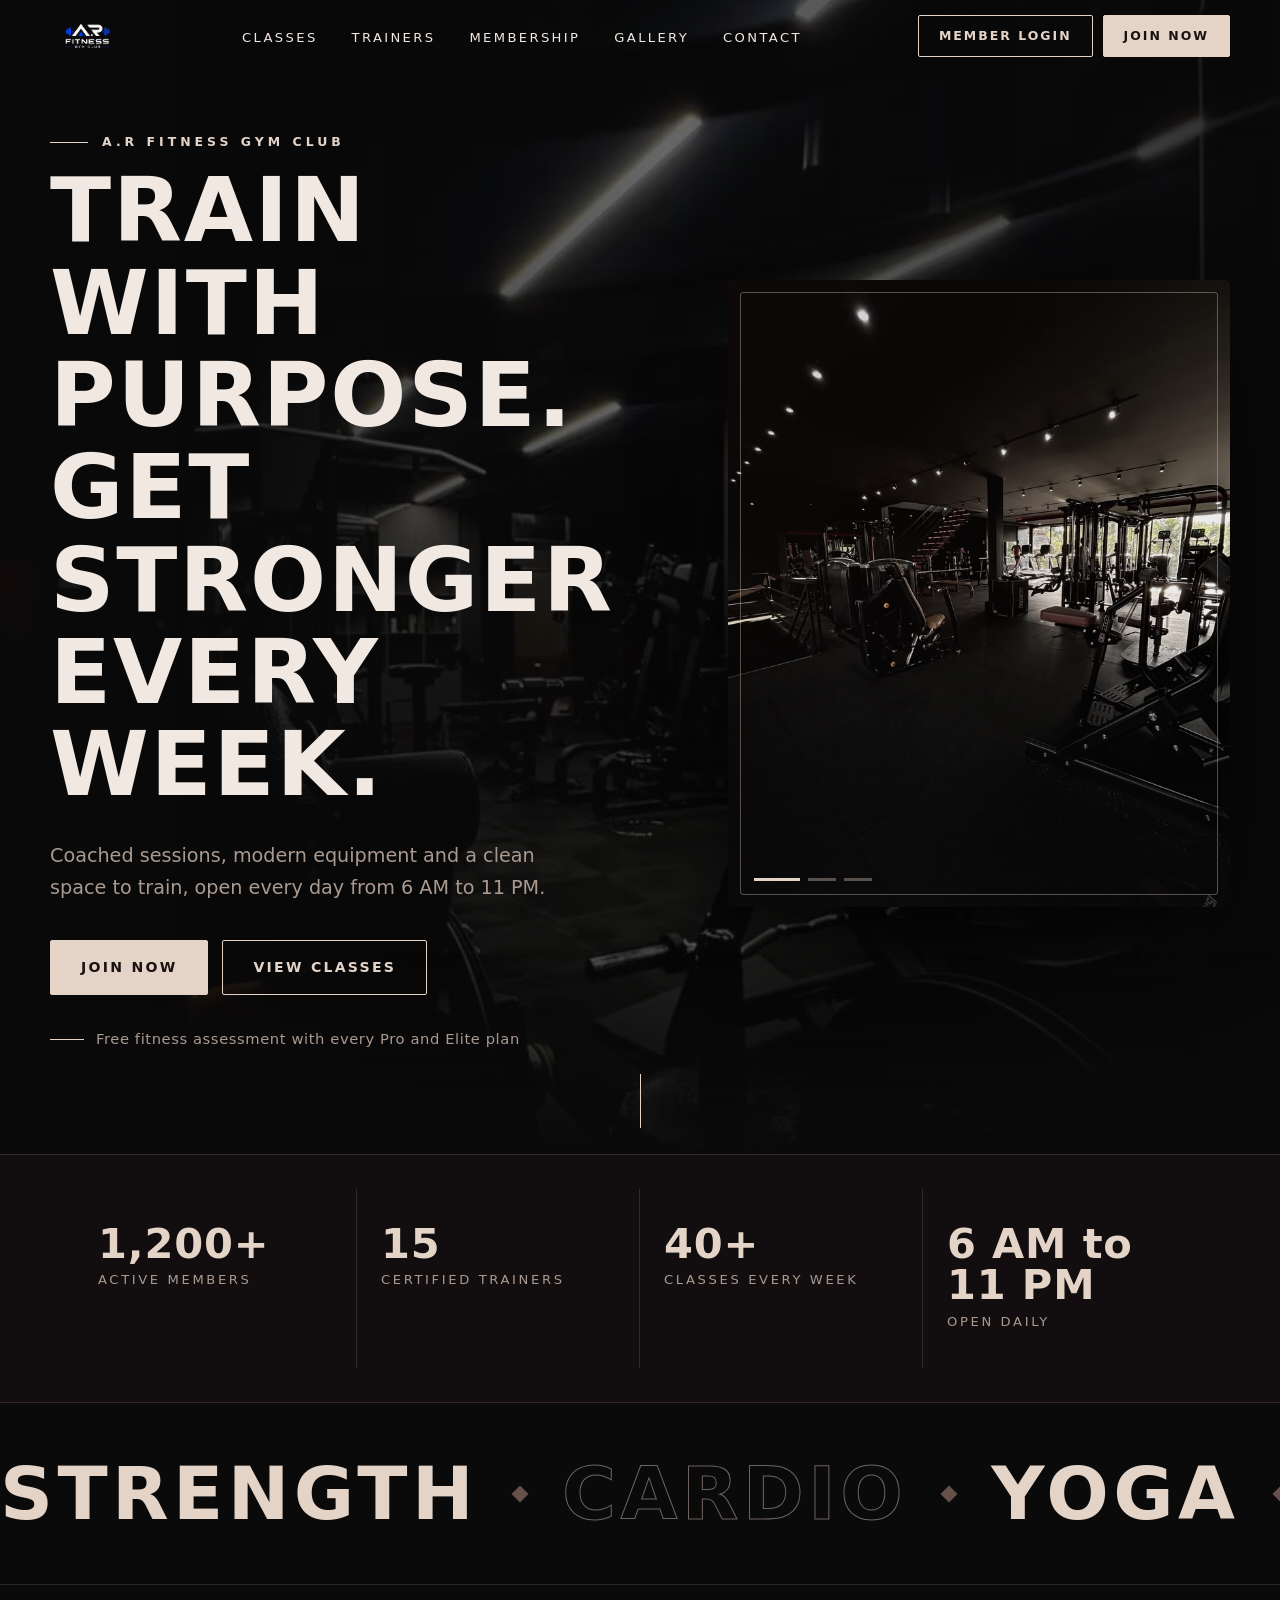
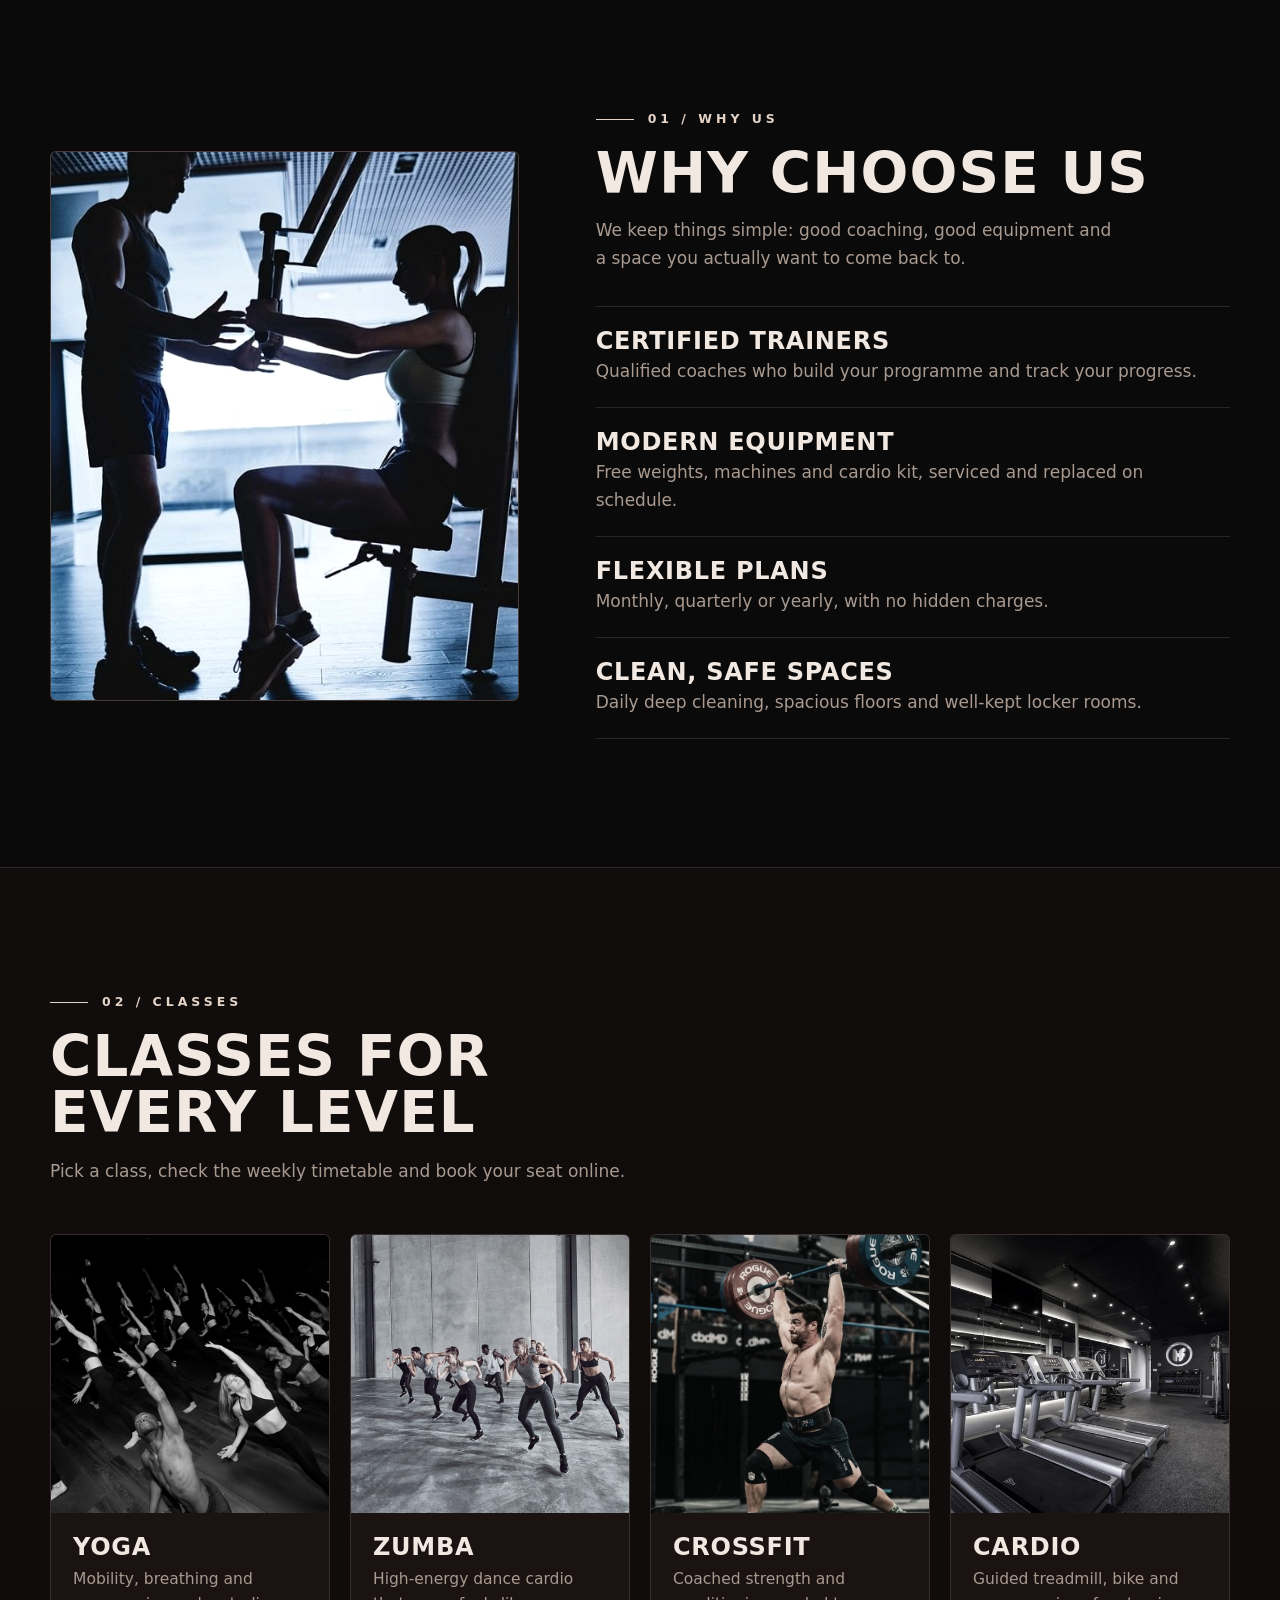
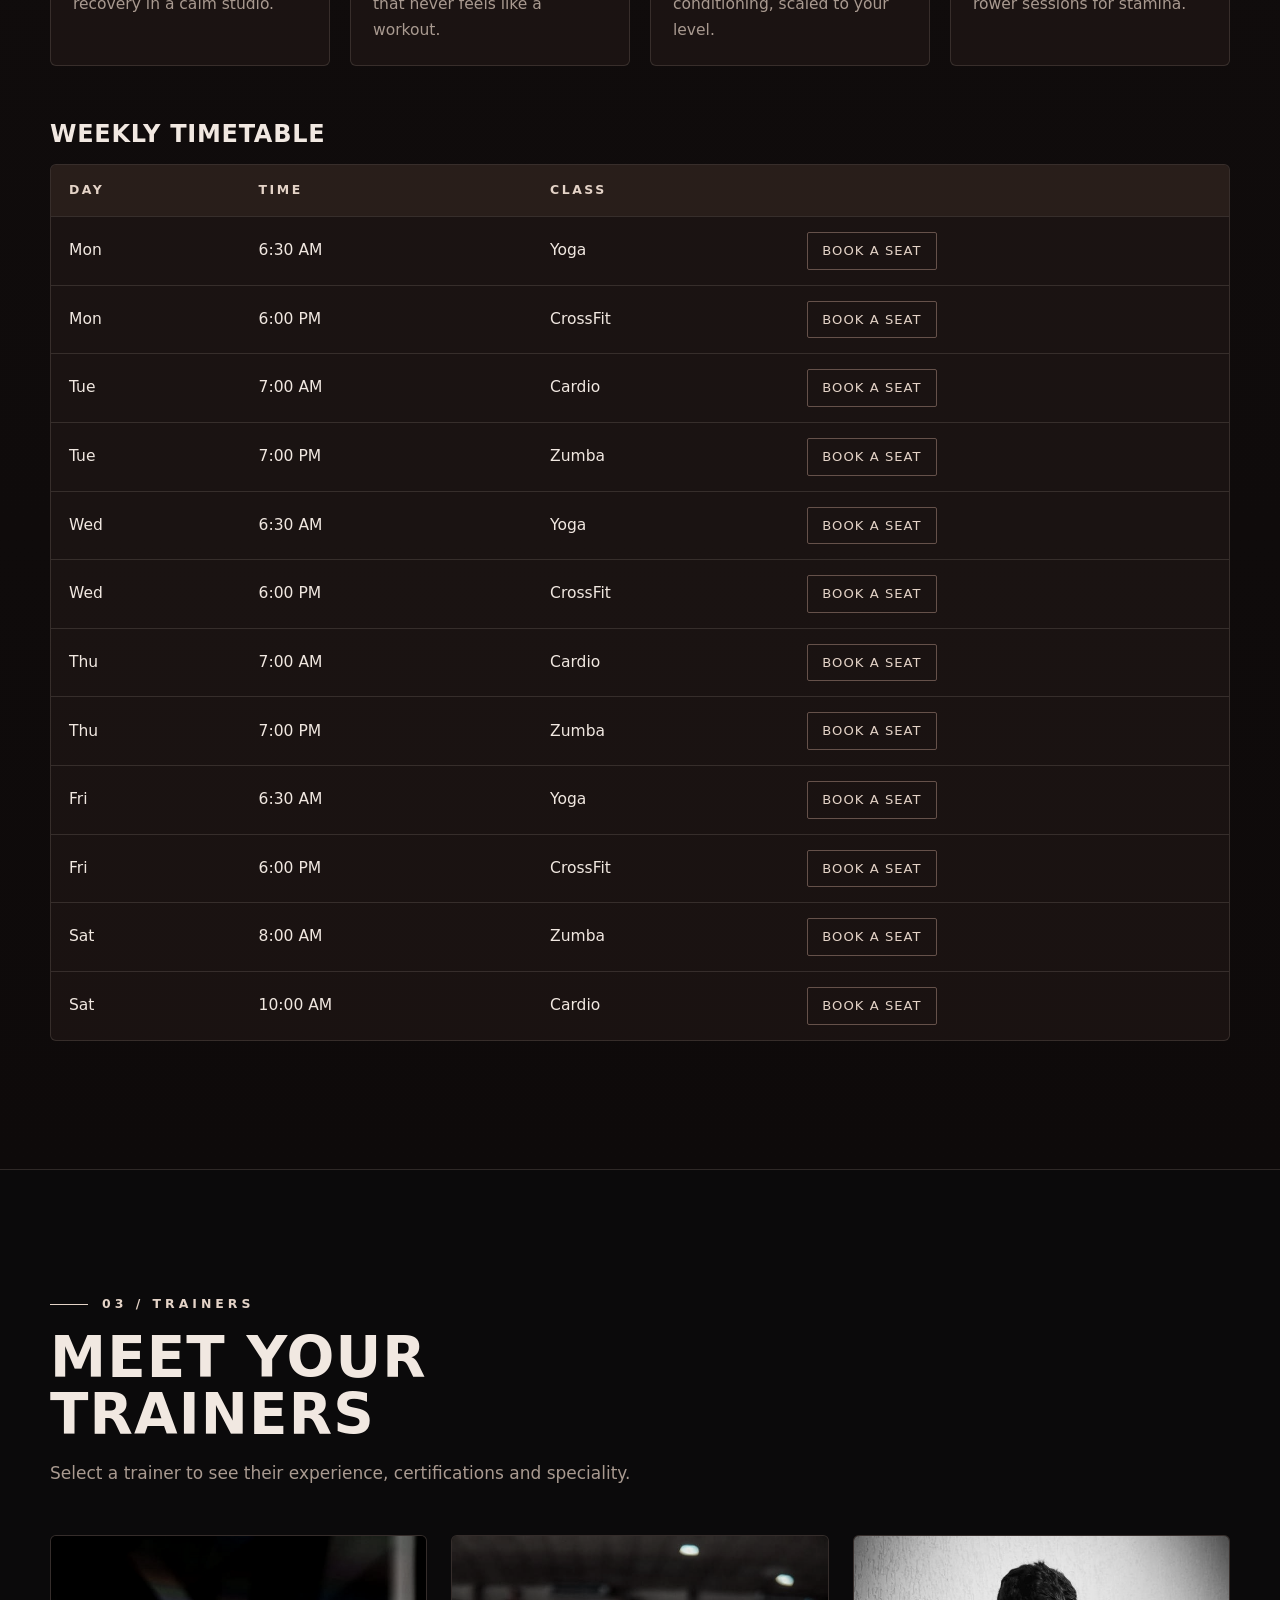
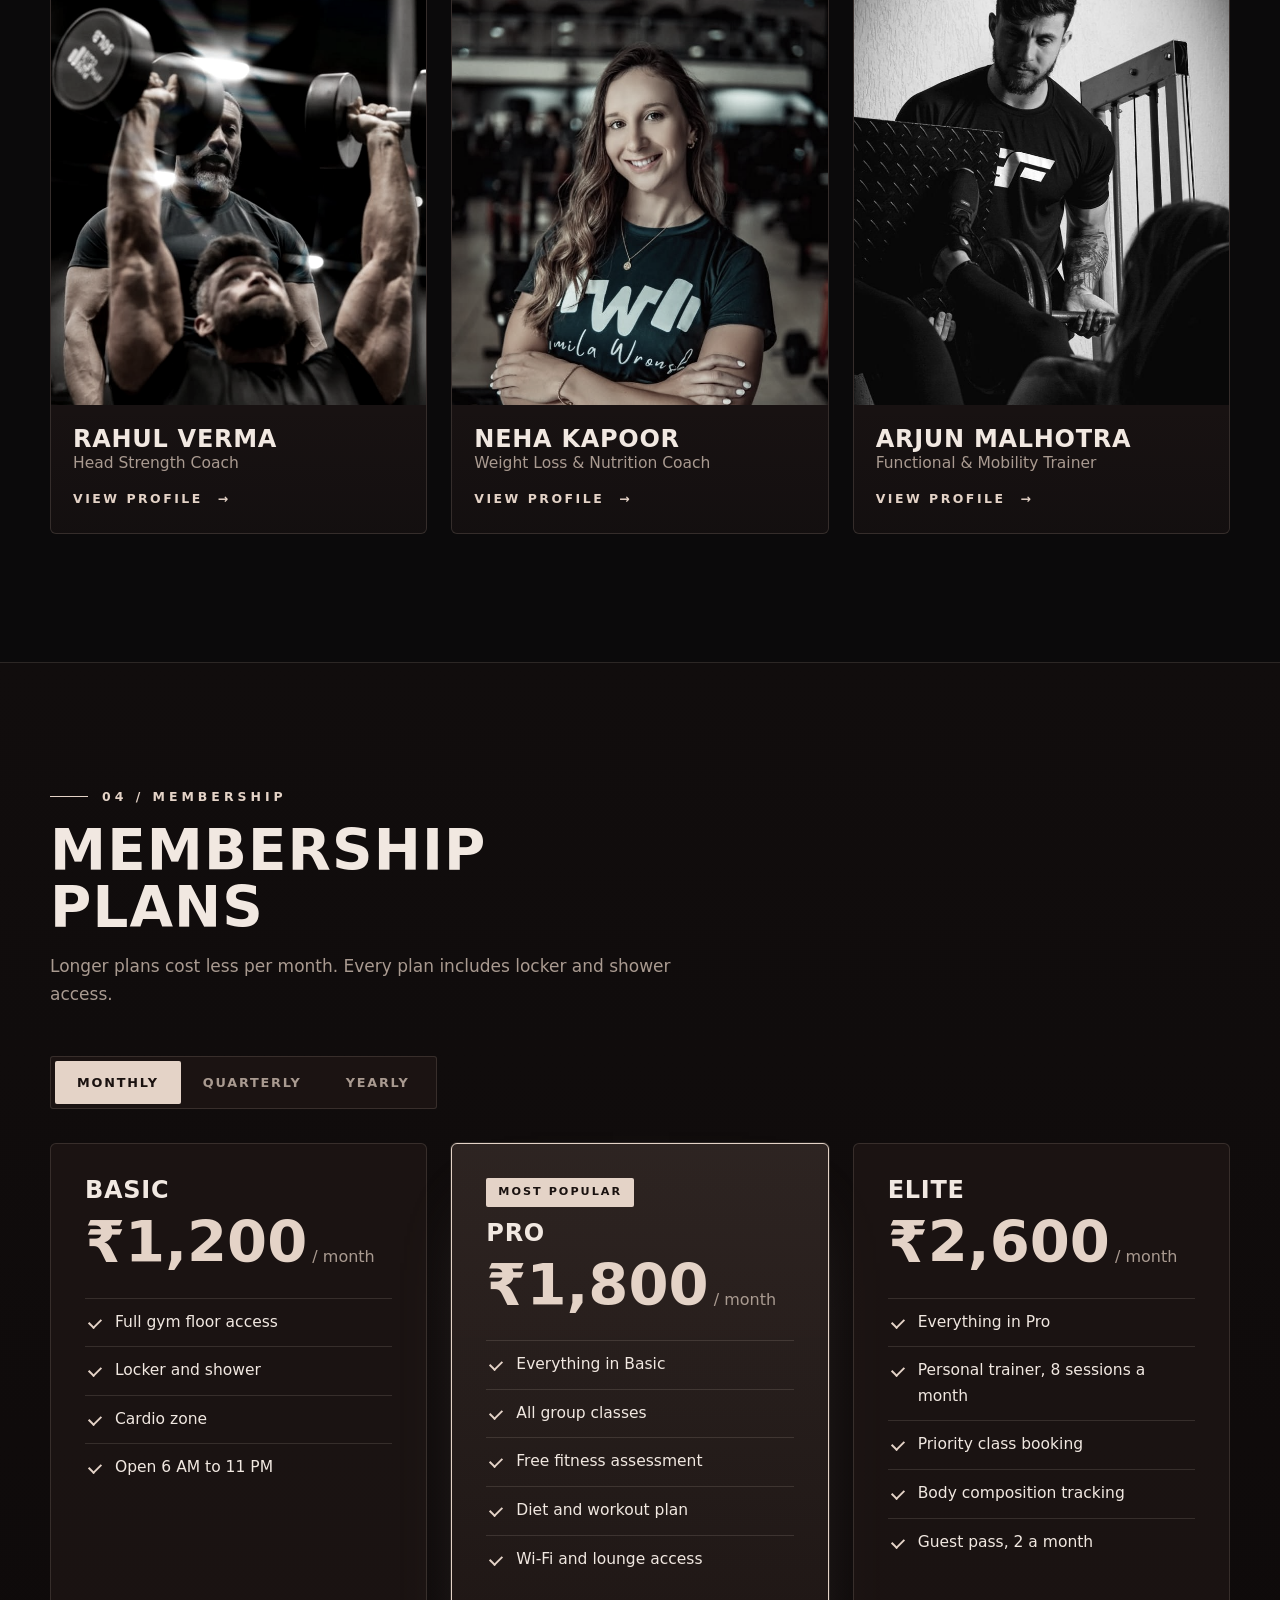
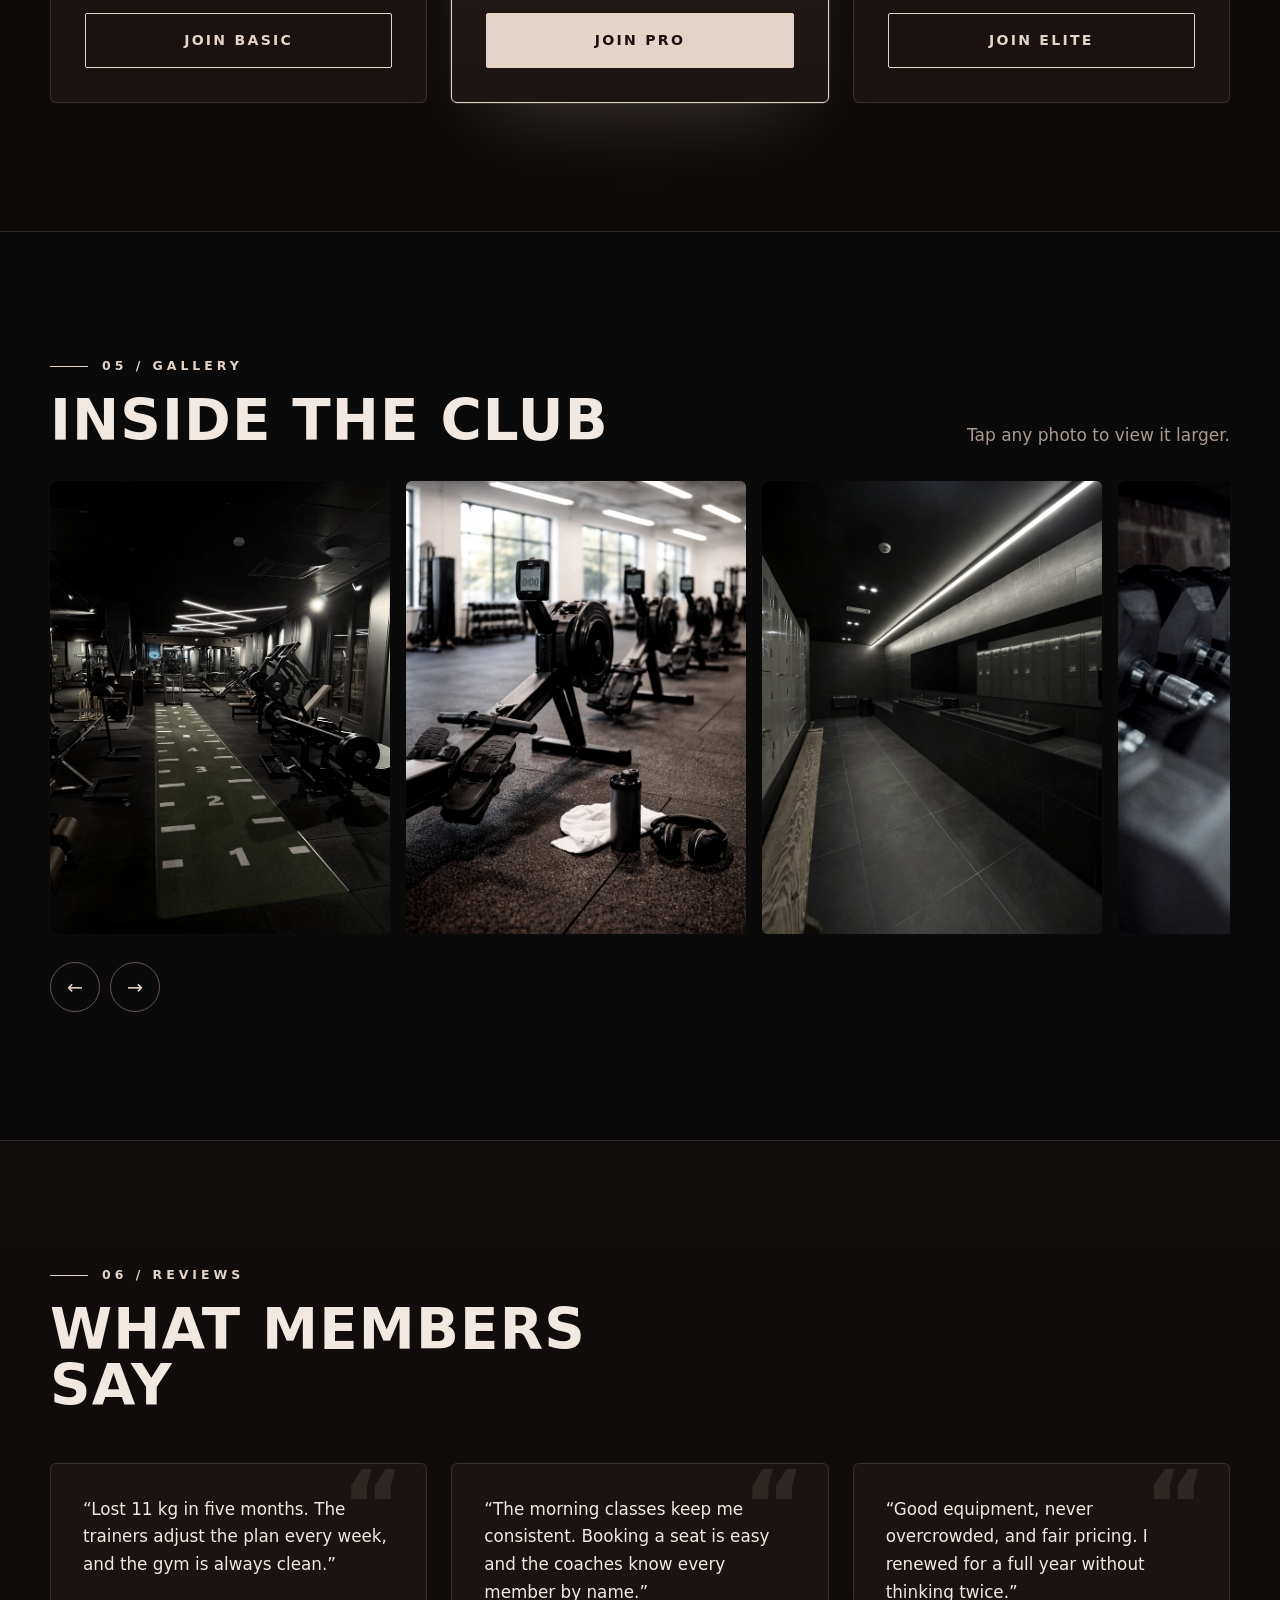
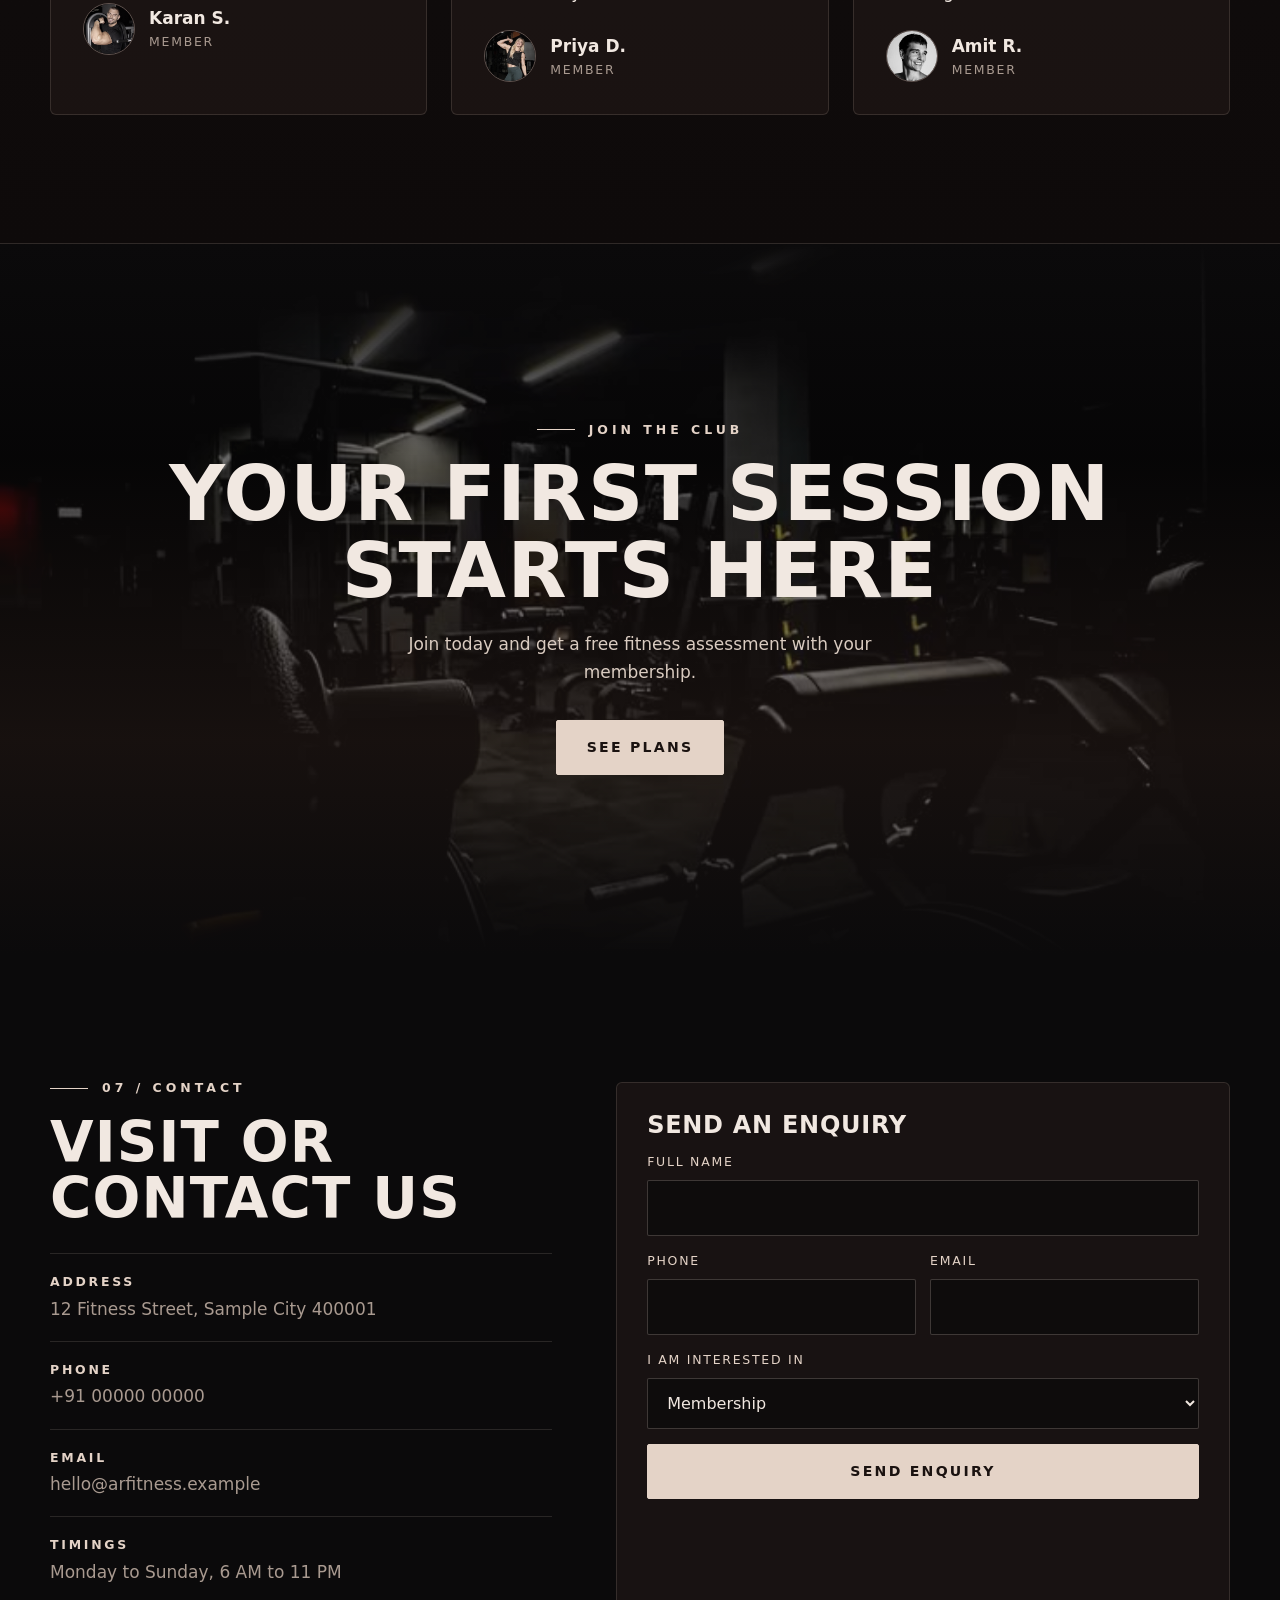
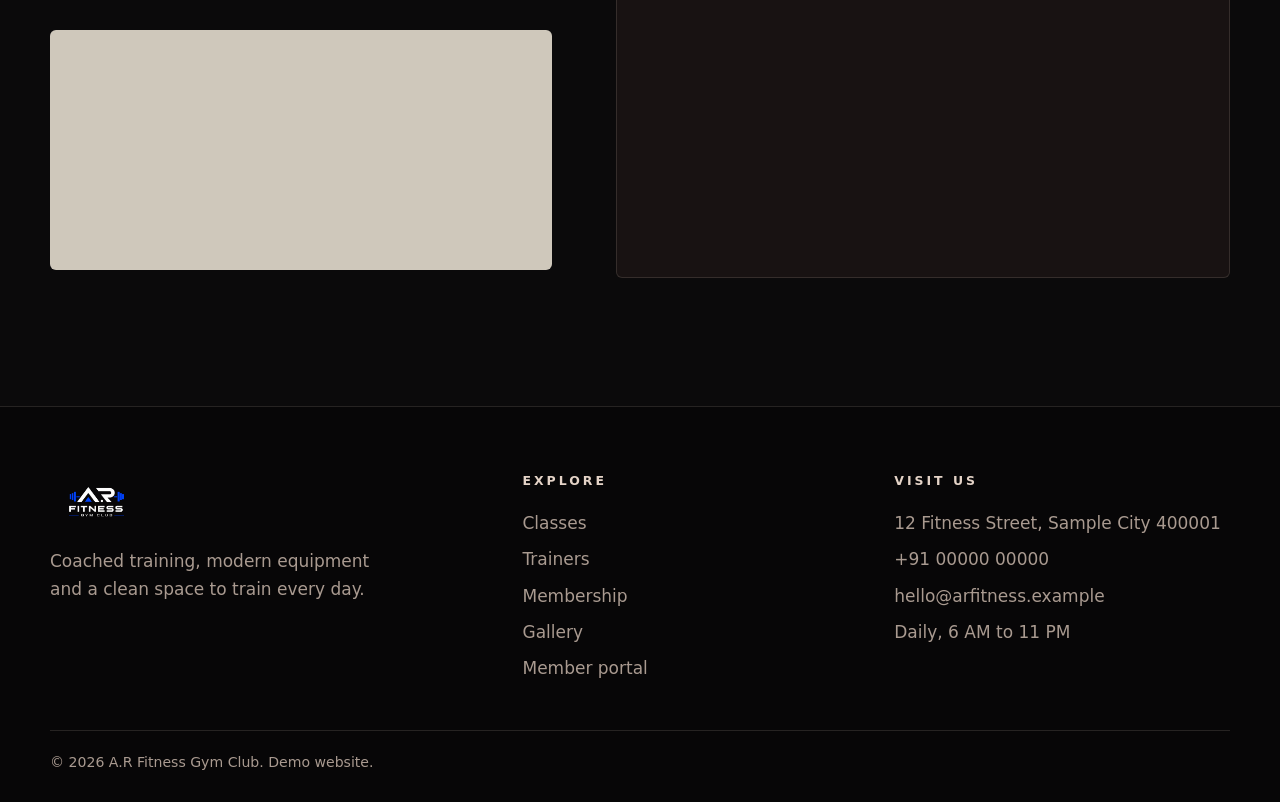
==== commit d728a790: "Update index.html" ====
--- a/index.html
+++ b/index.html
@@ -6,7 +6,7 @@
 <div class="stage"><img class="on" src="images/hero-1.jpg" alt="A.R Fitness gym floor"><img src="images/hero-2.jpg" alt="Member performing a deadlift"><img src="images/hero-3.jpg" alt="Member training with dumbbells"><div class="dots"><b class="on"></b><b></b><b></b></div></div></div><span class="scrl" aria-hidden="true"></span></section>
 <section class="strip"><div class="wrap"><div><strong data-count="1200" data-suf="+">1,200+</strong><span>Active members</span></div><div><strong data-count="15">15</strong><span>Certified trainers</span></div><div><strong data-count="40" data-suf="+">40+</strong><span>Classes every week</span></div><div><strong>6 AM to 11 PM</strong><span>Open daily</span></div></div></section>
 <div class="band" aria-hidden="true"><div class="trk" id="trk"><span>Strength</span><i></i><span>Cardio</span><i></i><span>Yoga</span><i></i><span>Zumba</span><i></i><span>CrossFit</span><i></i><span>Strength</span><i></i><span>Cardio</span><i></i><span>Yoga</span><i></i><span>Zumba</span><i></i><span>CrossFit</span><i></i><span>Strength</span><i></i><span>Cardio</span><i></i><span>Yoga</span><i></i><span>Zumba</span><i></i><span>CrossFit</span><i></i></div></div>
-<section class="sec" id="about"><div class="wrap why"><img class="rev" src="images/about.jpg" alt="Trainer guiding a member" width="736" height="920" decoding="async"><div class="rev"><span class="eb">01 / Why us</span><h2>Why choose us</h2><p style="margin-top:14px;max-width:520px">We keep things simple: good coaching, good equipment and a space you actually want to come back to.</p><div class="pts"><div><h3>Certified trainers</h3><p>Qualified coaches who build your programme and track your progress.</p></div><div><h3>Modern equipment</h3><p>Free weights, machines and cardio kit, serviced and replaced on schedule.</p></div><div><h3>Flexible plans</h3><p>Monthly, quarterly or yearly, with no hidden charges.</p></div><div><h3>Clean, safe spaces</h3><p>Daily deep cleaning, spacious floors and well-kept locker rooms.</p></div></div></div></div></section>
+<section class="sec" id="about"><div class="wrap why"><img class="rev" src="images/about.jpg" alt="Trainer guiding a member" width="580" height="550" decoding="async"><div class="rev"><span class="eb">01 / Why us</span><h2>Why choose us</h2><p style="margin-top:14px;max-width:520px">We keep things simple: good coaching, good equipment and a space you actually want to come back to.</p><div class="pts"><div><h3>Certified trainers</h3><p>Qualified coaches who build your programme and track your progress.</p></div><div><h3>Modern equipment</h3><p>Free weights, machines and cardio kit, serviced and replaced on schedule.</p></div><div><h3>Flexible plans</h3><p>Monthly, quarterly or yearly, with no hidden charges.</p></div><div><h3>Clean, safe spaces</h3><p>Daily deep cleaning, spacious floors and well-kept locker rooms.</p></div></div></div></div></section>
 <section class="sec alt" id="classes"><div class="wrap"><div class="head rev"><span class="eb">02 / Classes</span><h2>Classes for every level</h2><p>Pick a class, check the weekly timetable and book your seat online.</p></div><div class="grid4" id="cls"></div>
 <div class="tt rev"><h3>Weekly timetable</h3><div class="tbl"><table id="tt"></table></div></div></div></section>
 <section class="sec" id="trainers"><div class="wrap"><div class="head rev"><span class="eb">03 / Trainers</span><h2>Meet your trainers</h2><p>Select a trainer to see their experience, certifications and speciality.</p></div><div class="grid3" id="trs"></div></div></section>
